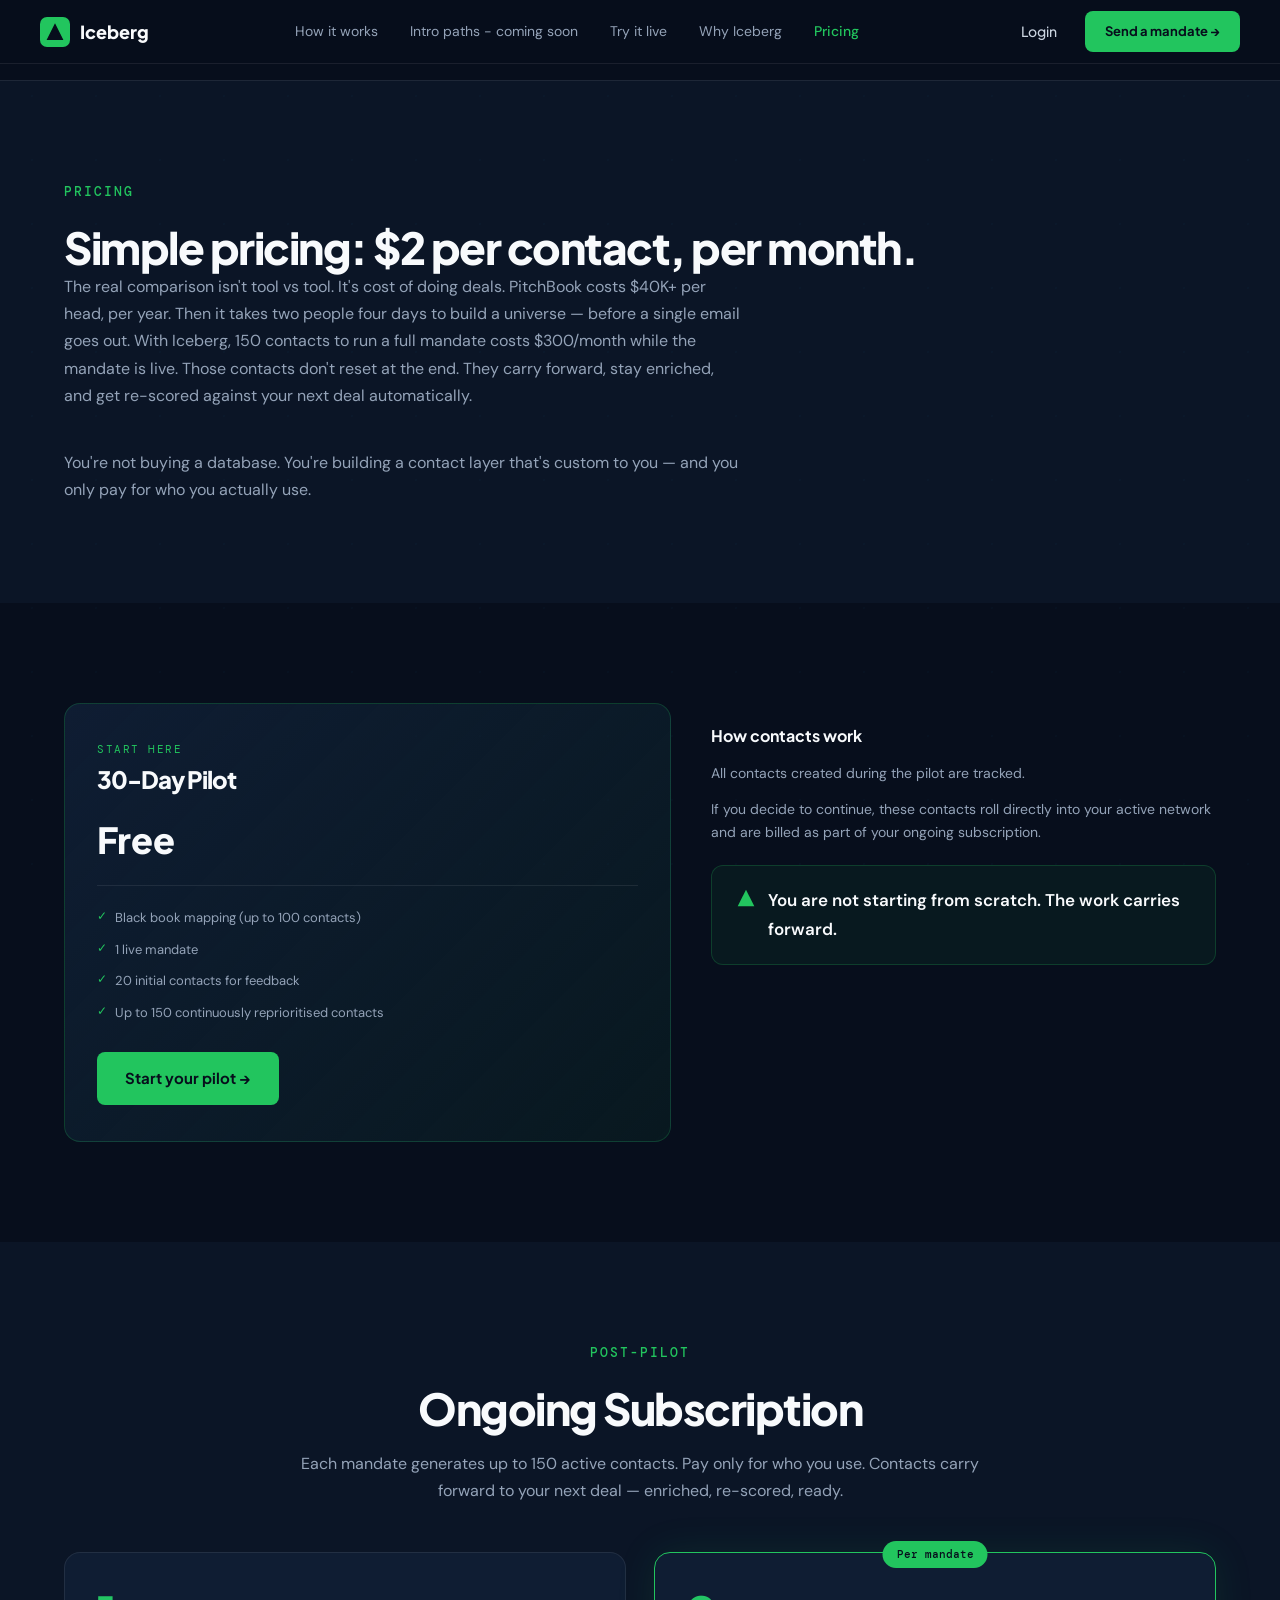
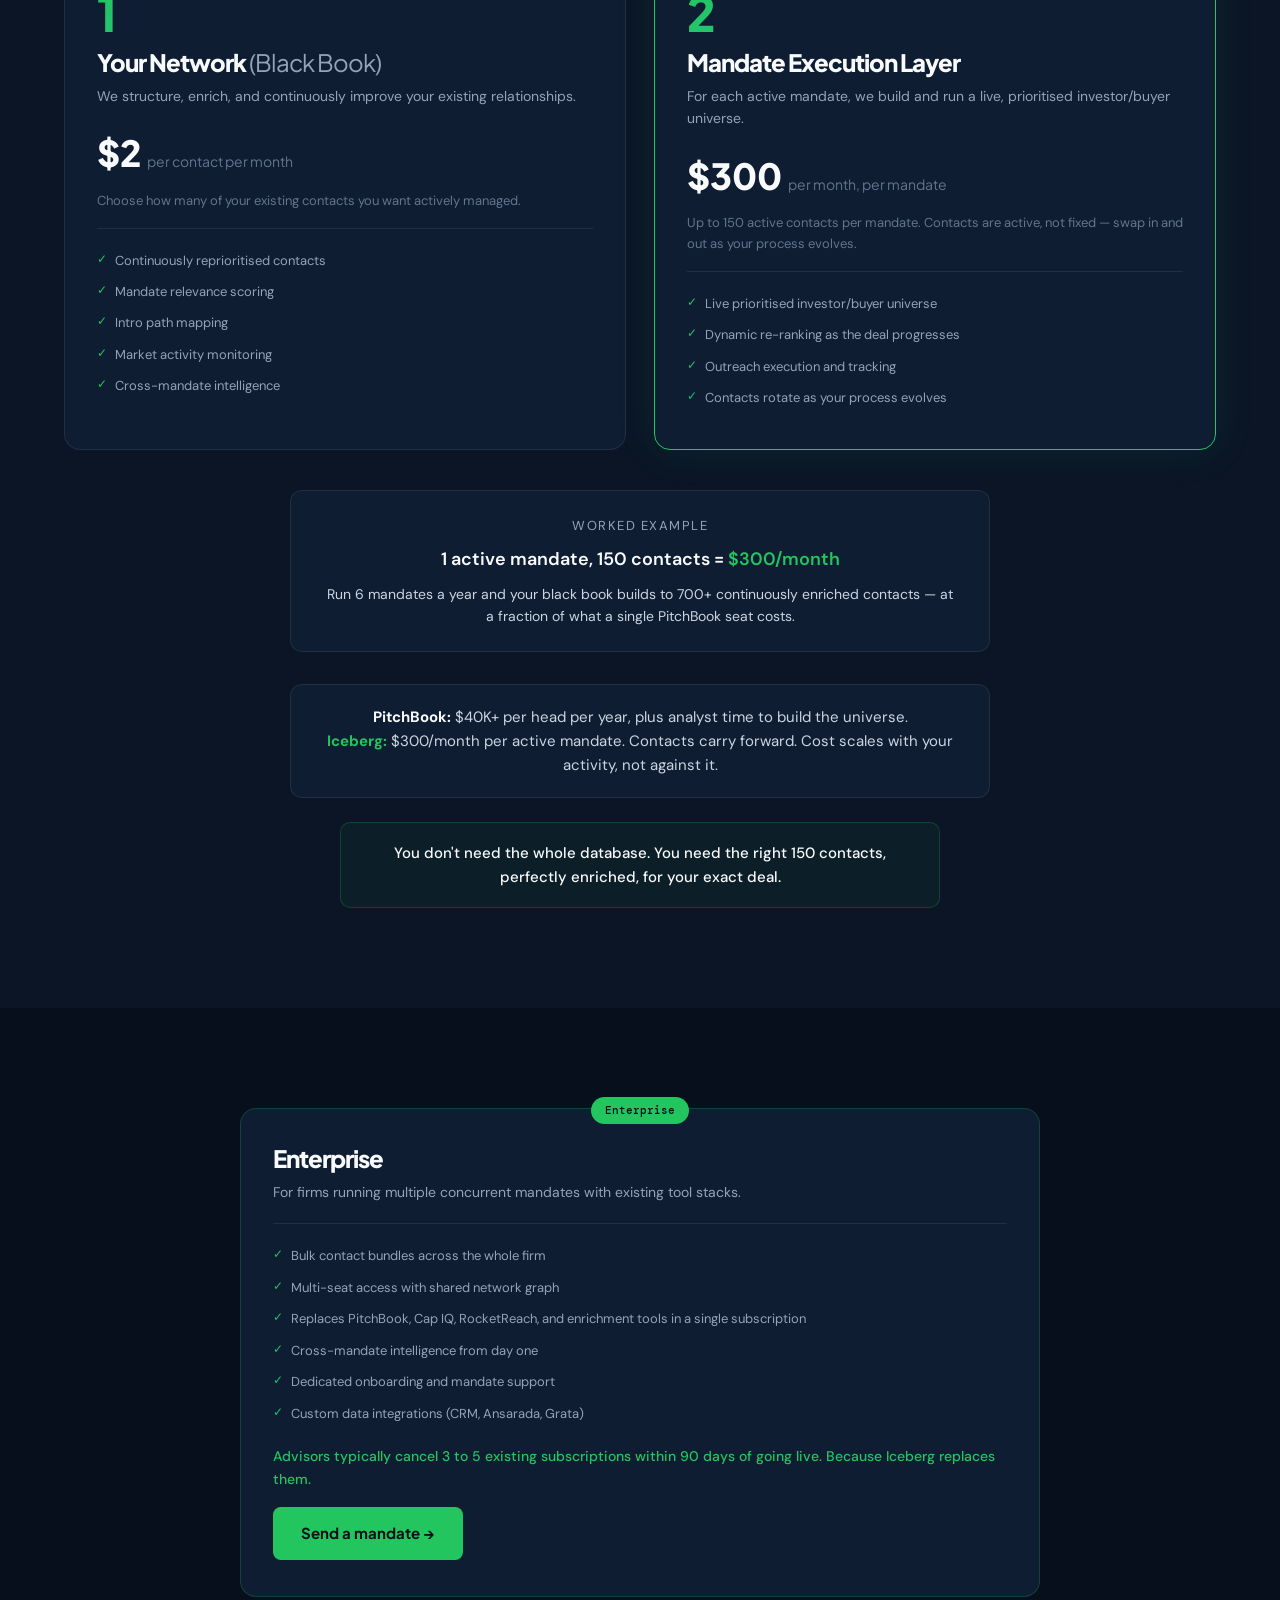
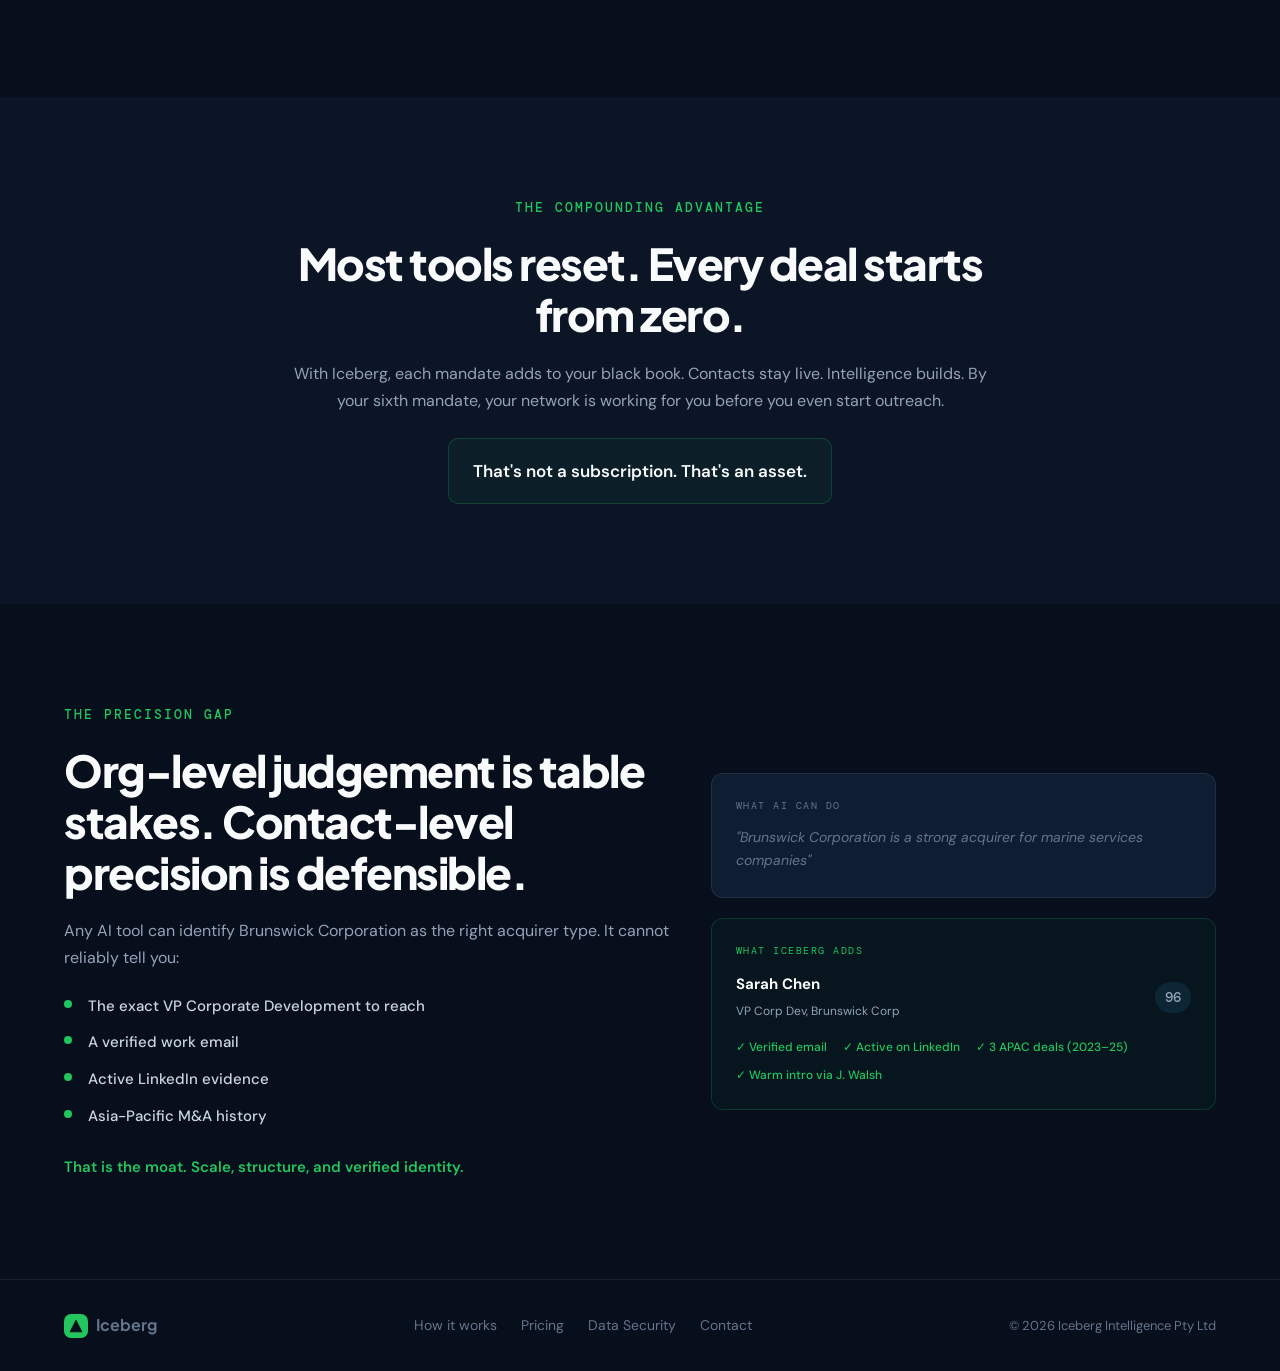
==== pricing.html @ 7cc14ba3 "Add files via upload" ====
<!DOCTYPE html>
<html lang="en">
<head>
<meta charset="UTF-8">
<meta name="viewport" content="width=device-width, initial-scale=1.0">
<title>Pricing — Iceberg</title>
<link rel="preconnect" href="https://fonts.googleapis.com">
<link rel="preconnect" href="https://fonts.gstatic.com" crossorigin>
<link href="https://fonts.googleapis.com/css2?family=Plus+Jakarta+Sans:ital,wght@0,300;0,400;0,500;0,600;0,700;0,800;1,700&family=DM+Sans:wght@300;400;500&family=DM+Mono:wght@400;500&display=swap" rel="stylesheet">
<link rel="stylesheet" href="styles.css">
</head>
<body>

<nav class="nav" id="nav">
  <div class="nav-inner">
    <a href="index.html" class="nav-logo">
      <div class="nav-logo-icon">
        <svg viewBox="0 0 24 24" fill="none" xmlns="http://www.w3.org/2000/svg">
          <path d="M12 2L2 22h20L12 2z" fill="#070E1C" stroke="#070E1C" stroke-width="1.5"/>
          <path d="M12 8L6 20h12L12 8z" fill="#070E1C"/>
        </svg>
      </div>
      Iceberg
    </a>
    <div class="nav-links">
      <a href="how-it-works.html">How it works</a>
      <a href="intro-paths.html">Intro paths - coming soon</a>
      <a href="try-it-live.html">Try it live</a>
      <a href="why-iceberg.html">Why Iceberg</a>
      <a href="pricing.html" class="active">Pricing</a>
    </div>
    <div class="nav-ctas">
      <a href="#" class="btn-ghost">Login</a>
      <a href="try-it-live.html" class="btn-primary">Send a mandate &rarr;</a>
    </div>
    <button class="nav-mobile-toggle" onclick="document.getElementById('nav').classList.toggle('mobile-open')">&#9776;</button>
  </div>
</nav>

<div style="padding-top:80px"></div>

<!-- ========== PRICING HERO ========== -->
<section class="pricing">
  <div class="container">
    <div class="section-label fade-up">PRICING</div>
    <h2 class="fade-up">Simple pricing: $2 per contact, per month.</h2>
    <p class="pricing-sub fade-up">The real comparison isn't tool vs tool. It's cost of doing deals. PitchBook costs $40K+ per head, per year. Then it takes two people four days to build a universe &mdash; before a single email goes out. With Iceberg, 150 contacts to run a full mandate costs $300/month while the mandate is live. Those contacts don't reset at the end. They carry forward, stay enriched, and get re-scored against your next deal automatically.</p>
    <p class="pricing-sub fade-up" style="margin-top:16px;">You're not buying a database. You're building a contact layer that's custom to you &mdash; and you only pay for who you actually use.</p>
  </div>
</section>

<!-- ========== PILOT ========== -->
<section class="aida-section" style="background:var(--bg-base);">
  <div class="container">
    <div class="pricing-two-col fade-up">
      <div class="pricing-card-large pilot-card">
        <div class="pricing-card-eyebrow">START HERE</div>
        <h3>30-Day Pilot</h3>
        <div class="pricing-card-price">Free</div>
        <ul class="pricing-features">
          <li>Black book mapping (up to 100 contacts)</li>
          <li>1 live mandate</li>
          <li>20 initial contacts for feedback</li>
          <li>Up to 150 continuously reprioritised contacts</li>
        </ul>
        <a href="try-it-live.html" class="btn-primary" style="margin-top:24px;display:inline-block;">Start your pilot &rarr;</a>
      </div>
      <div class="pricing-card-detail">
        <h4>How contacts work</h4>
        <p>All contacts created during the pilot are tracked.</p>
        <p>If you decide to continue, these contacts roll directly into your active network and are billed as part of your ongoing subscription.</p>
        <div class="pricing-callout-block">
          <svg width="20" height="20" viewBox="0 0 24 24" fill="var(--green)" stroke="none" style="flex-shrink:0;margin-top:2px;"><polygon points="12,2 2,22 22,22"/></svg>
          <p style="margin:0;font-size:17px;font-weight:600;color:var(--text-white);">You are not starting from scratch. The work carries forward.</p>
        </div>
      </div>
    </div>
  </div>
</section>

<!-- ========== ONGOING SUBSCRIPTION ========== -->
<section class="aida-section" style="background:var(--bg-800);">
  <div class="container">
    <div class="aida-centered fade-up">
      <div class="section-label">POST-PILOT</div>
      <h2>Ongoing Subscription</h2>
      <p class="pricing-sub" style="text-align:center;margin:16px auto 40px;">Each mandate generates up to 150 active contacts. Pay only for who you use. Contacts carry forward to your next deal &mdash; enriched, re-scored, ready.</p>
    </div>
    <div class="pricing-layers fade-up">
      <!-- Layer 1: Black Book -->
      <div class="pricing-card-large layer-card">
        <div class="pricing-layer-num">1</div>
        <h3>Your Network <span style="color:var(--text-300);font-weight:400;">(Black Book)</span></h3>
        <p class="pricing-layer-desc">We structure, enrich, and continuously improve your existing relationships.</p>
        <div class="pricing-card-price">$2 <span>per contact per month</span></div>
        <div class="pricing-card-note">Choose how many of your existing contacts you want actively managed.</div>
        <ul class="pricing-features">
          <li>Continuously reprioritised contacts</li>
          <li>Mandate relevance scoring</li>
          <li>Intro path mapping</li>
          <li>Market activity monitoring</li>
          <li>Cross-mandate intelligence</li>
        </ul>
      </div>
      <!-- Layer 2: Mandate Execution -->
      <div class="pricing-card-large layer-card featured">
        <div class="pricing-badge">Per mandate</div>
        <div class="pricing-layer-num">2</div>
        <h3>Mandate Execution Layer</h3>
        <p class="pricing-layer-desc">For each active mandate, we build and run a live, prioritised investor/buyer universe.</p>
        <div class="pricing-card-price">$300 <span>per month, per mandate</span></div>
        <div class="pricing-card-note">Up to 150 active contacts per mandate. Contacts are active, not fixed &mdash; swap in and out as your process evolves.</div>
        <ul class="pricing-features">
          <li>Live prioritised investor/buyer universe</li>
          <li>Dynamic re-ranking as the deal progresses</li>
          <li>Outreach execution and tracking</li>
          <li>Contacts rotate as your process evolves</li>
        </ul>
      </div>
    </div>
    <!-- Worked Example -->
    <div class="pricing-example fade-up" style="margin-top:40px;text-align:center;">
      <div style="display:inline-block;background:var(--bg-700);border:1px solid var(--border);border-radius:12px;padding:24px 36px;max-width:700px;">
        <p style="color:var(--text-300);font-size:13px;text-transform:uppercase;letter-spacing:1.5px;margin-bottom:8px;">Worked example</p>
        <p style="color:var(--text-white);font-size:18px;font-weight:600;">1 active mandate, 150 contacts = <span style="color:var(--green);">$300/month</span></p>
        <p style="color:var(--text-200);font-size:14px;margin-top:8px;line-height:1.6;">Run 6 mandates a year and your black book builds to 700+ continuously enriched contacts &mdash; at a fraction of what a single PitchBook seat costs.</p>
      </div>
    </div>
    <!-- Comparison anchor -->
    <div class="fade-up" style="margin-top:32px;text-align:center;max-width:700px;margin-left:auto;margin-right:auto;">
      <div style="padding:20px 28px;background:var(--bg-700);border:1px solid var(--border);border-radius:12px;">
        <p style="color:var(--text-200);font-size:15px;margin:0;line-height:1.6;"><strong style="color:var(--text-white);">PitchBook:</strong> $40K+ per head per year, plus analyst time to build the universe.<br><strong style="color:var(--green);">Iceberg:</strong> $300/month per active mandate. Contacts carry forward. Cost scales with your activity, not against it.</p>
      </div>
    </div>
    <!-- "You don't need the whole database" callout -->
    <div class="fade-up" style="margin-top:24px;text-align:center;max-width:600px;margin-left:auto;margin-right:auto;">
      <div style="padding:18px 24px;background:rgba(34,197,94,0.06);border:1px solid var(--border-green);border-radius:10px;">
        <p style="color:var(--text-white);font-size:15px;font-weight:500;margin:0;line-height:1.6;">You don't need the whole database. You need the right 150 contacts, perfectly enriched, for your exact deal.</p>
      </div>
    </div>
  </div>
</section>

<!-- ========== ENTERPRISE TIER ========== -->
<section class="aida-section" style="background:var(--bg-base);">
  <div class="container">
    <div class="pricing-card-large layer-card fade-up" style="max-width:800px;margin:0 auto;border:1px solid var(--border-green);">
      <div class="pricing-badge" style="background:var(--green);color:var(--bg-base);">Enterprise</div>
      <h3>Enterprise</h3>
      <p class="pricing-layer-desc">For firms running multiple concurrent mandates with existing tool stacks.</p>
      <ul class="pricing-features" style="margin-top:20px;">
        <li>Bulk contact bundles across the whole firm</li>
        <li>Multi-seat access with shared network graph</li>
        <li>Replaces PitchBook, Cap IQ, RocketReach, and enrichment tools in a single subscription</li>
        <li>Cross-mandate intelligence from day one</li>
        <li>Dedicated onboarding and mandate support</li>
        <li>Custom data integrations (CRM, Ansarada, Grata)</li>
      </ul>
      <p style="color:var(--green);font-size:14px;font-weight:500;margin-top:16px;">Advisors typically cancel 3 to 5 existing subscriptions within 90 days of going live. Because Iceberg replaces them.</p>
      <a href="try-it-live.html" class="btn-primary" style="margin-top:16px;display:inline-block;">Send a mandate &rarr;</a>
    </div>
  </div>
</section>

<!-- ========== COMPOUNDING ANGLE ========== -->
<section class="aida-section" style="background:var(--bg-800);">
  <div class="container">
    <div class="aida-centered fade-up" style="max-width:700px;margin:0 auto;text-align:center;">
      <div class="section-label">THE COMPOUNDING ADVANTAGE</div>
      <h2>Most tools reset. Every deal starts from zero.</h2>
      <p class="aida-body" style="margin-top:20px;">With Iceberg, each mandate adds to your black book. Contacts stay live. Intelligence builds. By your sixth mandate, your network is working for you before you even start outreach.</p>
      <div style="margin-top:24px;padding:18px 24px;background:rgba(34,197,94,0.06);border:1px solid var(--border-green);border-radius:10px;display:inline-block;">
        <p style="color:var(--text-white);font-size:17px;font-weight:600;margin:0;">That's not a subscription. That's an asset.</p>
      </div>
    </div>
  </div>
</section>

<!-- ========== THE PRECISION GAP ========== -->
<section class="aida-section" style="background:var(--bg-base);">
  <div class="container">
    <div class="pricing-two-col fade-up" style="align-items:center;">
      <div>
        <div class="section-label">THE PRECISION GAP</div>
        <h2>Org-level judgement is table stakes. Contact-level precision is defensible.</h2>
        <p class="aida-body" style="margin-top:20px;">Any AI tool can identify Brunswick Corporation as the right acquirer type. It cannot reliably tell you:</p>
        <ul class="moat-list">
          <li>The exact VP Corporate Development to reach</li>
          <li>A verified work email</li>
          <li>Active LinkedIn evidence</li>
          <li>Asia-Pacific M&amp;A history</li>
        </ul>
        <p class="pricing-highlight" style="margin-top:20px;">That is the moat. Scale, structure, and verified identity.</p>
      </div>
      <div class="moat-visual">
        <div class="moat-card moat-card-org fade-up">
          <div class="moat-card-label">What AI can do</div>
          <p>"Brunswick Corporation is a strong acquirer for marine services companies"</p>
        </div>
        <div class="moat-card moat-card-contact fade-up">
          <div class="moat-card-label">What Iceberg adds</div>
          <div class="moat-contact-row">
            <div><strong>Sarah Chen</strong><br><span>VP Corp Dev, Brunswick Corp</span></div>
            <span class="pathway-card-score" style="font-size:14px;">96</span>
          </div>
          <div class="moat-contact-details">
            <span>&#10003; Verified email</span>
            <span>&#10003; Active on LinkedIn</span>
            <span>&#10003; 3 APAC deals (2023&ndash;25)</span>
            <span>&#10003; Warm intro via J. Walsh</span>
          </div>
        </div>
      </div>
    </div>
  </div>
</section>

<footer class="footer">
  <div class="container">
    <div class="footer-inner">
      <div class="footer-logo">
        <div class="nav-logo-icon">
          <svg viewBox="0 0 24 24" fill="none" xmlns="http://www.w3.org/2000/svg">
            <path d="M12 2L2 22h20L12 2z" fill="#070E1C" stroke="#070E1C" stroke-width="1.5"/>
            <path d="M12 8L6 20h12L12 8z" fill="#070E1C"/>
          </svg>
        </div>
        Iceberg
      </div>
      <div class="footer-links">
        <a href="how-it-works.html">How it works</a>
        <a href="pricing.html">Pricing</a>
        <a href="#">Data Security</a>
        <a href="#">Contact</a>
      </div>
      <div class="footer-copy">&copy; 2026 Iceberg Intelligence Pty Ltd</div>
    </div>
  </div>
</footer>

<script src="main.js"></script>
</body>
</html>
---- styles.css ----
/* ========== RESET & BASE ========== */
*, *::before, *::after { box-sizing: border-box; margin: 0; padding: 0; }
html { scroll-behavior: smooth; }
body {
  font-family: 'DM Sans', sans-serif;
  background: #070E1C;
  color: #E2E8F0;
  font-weight: 400;
  line-height: 1.65;
  overflow-x: hidden;
  -webkit-font-smoothing: antialiased;
}

/* ========== DOT GRID OVERLAY ========== */
body::before {
  content: '';
  position: fixed;
  inset: 0;
  background-image: radial-gradient(rgba(56,189,248,0.025) 1px, transparent 1px);
  background-size: 64px 64px;
  pointer-events: none;
  z-index: 0;
}

/* ========== VARIABLES ========== */
:root {
  --bg-base: #070E1C;
  --bg-800: #0B1526;
  --bg-700: #0F1D33;
  --bg-600: #162640;
  --bg-500: #1E334F;
  --green: #22C55E;
  --green-light: #4ADE80;
  --blue: #38BDF8;
  --text-white: #F8FAFC;
  --text-100: #E2E8F0;
  --text-200: #CBD5E1;
  --text-300: #94A3B8;
  --text-400: #64748B;
  --border: rgba(255,255,255,0.08);
  --border-green: rgba(34,197,94,0.22);
  --max-w: 1200px;
  --section-py: 100px;
}

/* ========== TYPOGRAPHY ========== */
h1, h2, h3, h4, h5 {
  font-family: 'Plus Jakarta Sans', sans-serif;
  color: var(--text-white);
  line-height: 1.15;
}
h1 { font-size: clamp(36px, 5vw, 56px); font-weight: 800; letter-spacing: -2px; }
h2 { font-size: clamp(28px, 3.5vw, 44px); font-weight: 800; letter-spacing: -1.5px; }
h3 { font-size: clamp(20px, 2.5vw, 28px); font-weight: 700; letter-spacing: -1px; }
h4 { font-size: 20px; font-weight: 700; }

.section-label {
  font-family: 'DM Mono', monospace;
  font-size: 13px;
  font-weight: 500;
  letter-spacing: 2px;
  color: var(--green);
  text-transform: uppercase;
  margin-bottom: 20px;
}

.container {
  max-width: var(--max-w);
  margin: 0 auto;
  padding: 0 24px;
  position: relative;
  z-index: 1;
}

a { color: inherit; text-decoration: none; }

/* ========== BUTTONS ========== */
.btn-primary {
  display: inline-flex;
  align-items: center;
  gap: 8px;
  background: var(--green);
  color: var(--bg-base);
  font-family: 'Plus Jakarta Sans', sans-serif;
  font-weight: 700;
  font-size: 15px;
  padding: 14px 28px;
  border-radius: 8px;
  border: none;
  cursor: pointer;
  transition: background 0.2s, transform 0.15s;
}
.btn-primary:hover { background: var(--green-light); transform: translateY(-1px); }

.btn-secondary {
  display: inline-flex;
  align-items: center;
  gap: 8px;
  background: transparent;
  color: var(--text-white);
  font-family: 'Plus Jakarta Sans', sans-serif;
  font-weight: 600;
  font-size: 15px;
  padding: 14px 28px;
  border-radius: 8px;
  border: 1px solid rgba(255,255,255,0.1);
  cursor: pointer;
  transition: border-color 0.2s, background 0.2s;
}
.btn-secondary:hover { border-color: rgba(255,255,255,0.25); background: rgba(255,255,255,0.04); }
.btn-ghost {
  display: inline-flex;
  align-items: center;
  background: transparent;
  color: var(--text-200);
  font-family: 'Plus Jakarta Sans', sans-serif;
  font-weight: 500;
  font-size: 14px;
  padding: 10px 16px;
  border-radius: 8px;
  border: none;
  cursor: pointer;
  transition: color 0.2s;
  text-decoration: none;
}
.btn-ghost:hover { color: var(--text-white); }

/* ========== ANIMATIONS ========== */
.fade-up {
  opacity: 0;
  transform: translateY(30px);
  transition: opacity 0.7s ease, transform 0.7s ease;
}
.fade-up.visible {
  opacity: 1;
  transform: translateY(0);
}

@keyframes bob {
  0%, 100% { transform: translateY(0); }
  50% { transform: translateY(-6px); }
}
.bob { animation: bob 3s ease-in-out infinite; }

@keyframes scroll-left {
  0% { transform: translateX(0); }
  100% { transform: translateX(-50%); }
}

@keyframes pulse-dots {
  0%, 100% { opacity: 0.3; }
  50% { opacity: 1; }
}

@keyframes build-bar {
  0% { width: 0; }
  100% { width: 85%; }
}

/* ========== 01 — NAV ========== */
.nav {
  position: fixed;
  top: 0;
  left: 0;
  right: 0;
  z-index: 100;
  padding: 0 24px;
  height: 64px;
  display: flex;
  align-items: center;
  background: rgba(7,14,28,0.92);
  backdrop-filter: blur(16px);
  -webkit-backdrop-filter: blur(16px);
  border-bottom: 1px solid var(--border);
  transition: background 0.3s;
}
.nav-inner {
  max-width: var(--max-w);
  margin: 0 auto;
  width: 100%;
  display: flex;
  align-items: center;
  justify-content: space-between;
}
.nav-logo {
  display: flex;
  align-items: center;
  gap: 10px;
  font-family: 'Plus Jakarta Sans', sans-serif;
  font-weight: 800;
  font-size: 18px;
  color: var(--text-white);
}
.nav-logo-icon {
  width: 30px;
  height: 30px;
  background: var(--green);
  border-radius: 7px;
  display: flex;
  align-items: center;
  justify-content: center;
}
.nav-logo-icon svg { width: 18px; height: 18px; }
.nav-links {
  display: flex;
  gap: 32px;
  align-items: center;
}
.nav-links a {
  font-size: 14px;
  font-weight: 400;
  color: var(--text-300);
  transition: color 0.2s;
}
.nav-links a:hover { color: var(--text-white); }
.nav-ctas {
  display: flex;
  gap: 12px;
  align-items: center;
}
.nav-ctas .btn-primary { padding: 10px 20px; font-size: 13px; }
.nav-ctas .btn-secondary { padding: 10px 20px; font-size: 13px; }

.nav-mobile-toggle {
  display: none;
  background: none;
  border: none;
  color: var(--text-white);
  font-size: 24px;
  cursor: pointer;
}

@media (max-width: 900px) {
  .nav-links, .nav-ctas { display: none; }
  .nav-mobile-toggle { display: block; }
  .nav.mobile-open .nav-links,
  .nav.mobile-open .nav-ctas {
    display: flex;
    flex-direction: column;
    position: absolute;
    top: 64px;
    left: 0;
    right: 0;
    background: rgba(7,14,28,0.98);
    padding: 24px;
    border-bottom: 1px solid var(--border);
  }
  .nav.mobile-open .nav-ctas { padding-top: 0; }
}

/* ========== 02 — HERO ========== */
.hero {
  padding: 140px 0 80px;
  position: relative;
  overflow: hidden;
  min-height: 100vh;
  display: flex;
  align-items: center;
}
.hero::before {
  content: '';
  position: absolute;
  top: -200px;
  right: -200px;
  width: 600px;
  height: 600px;
  background: radial-gradient(circle, rgba(56,189,248,0.08) 0%, transparent 70%);
  pointer-events: none;
}
.hero::after {
  content: '';
  position: absolute;
  bottom: -200px;
  left: -200px;
  width: 600px;
  height: 600px;
  background: radial-gradient(circle, rgba(34,197,94,0.06) 0%, transparent 70%);
  pointer-events: none;
}
.hero-grid {
  display: grid;
  grid-template-columns: 1fr 1fr;
  gap: 60px;
  align-items: start;
}
.hero-eyebrow {
  display: inline-flex;
  align-items: center;
  gap: 8px;
  font-family: 'DM Mono', monospace;
  font-size: 13px;
  font-weight: 500;
  color: var(--green);
  border: 1px solid var(--border-green);
  border-radius: 100px;
  padding: 8px 18px;
  margin-bottom: 28px;
}
.hero h1 .green { color: var(--green); }
.hero-brutal {
  border-left: 3px solid var(--green);
  padding-left: 20px;
  margin: 28px 0;
  font-size: 17px;
  font-weight: 500;
  color: var(--text-100);
  line-height: 1.6;
}
.hero-sub {
  color: var(--text-300);
  font-size: 16px;
  margin-bottom: 32px;
  max-width: 520px;
}
.hero-ctas {
  display: flex;
  gap: 16px;
  flex-wrap: wrap;
  margin-bottom: 36px;
}
.hero-stats {
  display: flex;
  gap: 40px;
  border-top: 1px solid var(--border);
  padding-top: 28px;
}
.hero-stat-value {
  font-family: 'Plus Jakarta Sans', sans-serif;
  font-weight: 700;
  font-size: 18px;
  color: var(--green);
}
.hero-stat-label {
  font-size: 12px;
  color: var(--text-400);
  margin-top: 3px;
}

/* Hero video */
.hero-video-wrap {
  background: var(--bg-700);
  border: 1px solid var(--border);
  border-radius: 12px;
  overflow: hidden;
}
.hero-video-chrome {
  display: flex;
  align-items: center;
  gap: 8px;
  padding: 12px 16px;
  background: var(--bg-800);
  border-bottom: 1px solid var(--border);
}
.hero-video-dots {
  display: flex;
  gap: 6px;
}
.hero-video-dots span {
  width: 10px;
  height: 10px;
  border-radius: 50%;
}
.hero-video-dots span:nth-child(1) { background: #EF4444; }
.hero-video-dots span:nth-child(2) { background: #F59E0B; }
.hero-video-dots span:nth-child(3) { background: #22C55E; }
.hero-video-chrome-label {
  font-family: 'DM Mono', monospace;
  font-size: 12px;
  color: var(--text-400);
  margin-left: 8px;
}
.hero-video-embed {
  position: relative;
  padding-bottom: 56.25%;
  height: 0;
}
.hero-video-embed iframe,
.hero-video-embed video {
  position: absolute;
  top: 0;
  left: 0;
  width: 100%;
  height: 100%;
  border: none;
  object-fit: cover;
}
.hero-video-caption {
  padding: 12px 16px;
  font-size: 13px;
  color: var(--text-400);
  background: var(--bg-800);
  border-top: 1px solid var(--border);
}

@media (max-width: 900px) {
  .hero-grid { grid-template-columns: 1fr; }
  .hero-stats { flex-direction: column; gap: 20px; }
  .hero { min-height: auto; padding: 120px 0 60px; }
}

/* ========== 03 — SOCIAL PROOF ========== */
.social-proof {
  background: var(--bg-800);
  padding: 40px 0;
  border-top: 1px solid var(--border);
  border-bottom: 1px solid var(--border);
}
.social-proof-grid {
  display: grid;
  grid-template-columns: repeat(4, 1fr);
  gap: 0;
  text-align: center;
}
.social-proof-item {
  padding: 16px 20px;
  border-right: 1px solid var(--border);
}
.social-proof-item:last-child { border-right: none; }
.social-proof-value {
  font-family: 'Plus Jakarta Sans', sans-serif;
  font-weight: 800;
  font-size: clamp(22px, 3vw, 32px);
  color: var(--green);
  letter-spacing: -1px;
}
.social-proof-label {
  font-size: 14px;
  color: var(--text-300);
  margin-top: 4px;
}

@media (max-width: 768px) {
  .social-proof-grid { grid-template-columns: repeat(2, 1fr); }
  .social-proof-item:nth-child(2) { border-right: none; }
  .social-proof-item:nth-child(1),
  .social-proof-item:nth-child(2) { border-bottom: 1px solid var(--border); }
}

/* ========== 04 — TRUST STRIP ========== */
.trust-strip {
  background: var(--bg-800);
  padding: 32px 0 40px;
  overflow: hidden;
}
.trust-strip-label {
  text-align: center;
  font-size: 20px;
  font-weight: 600;
  color: #ffffff;
  margin-bottom: 24px;
}
.trust-strip-track {
  display: flex;
  gap: 60px;
  animation: scroll-left 25s linear infinite;
  width: max-content;
}
.trust-strip-track span {
  font-family: 'Plus Jakarta Sans', sans-serif;
  font-weight: 600;
  font-size: 18px;
  color: var(--text-400);
  white-space: nowrap;
  opacity: 0.6;
}
.trust-logo-placeholder {
  background: var(--bg-700);
  border: 1px solid var(--border);
  border-radius: 8px;
  padding: 8px 20px !important;
  font-size: 14px !important;
  letter-spacing: 0.5px;
}

/* ========== 05 — DEAL ASSISTANT ========== */
.deal-assistant {
  background: var(--bg-800);
  padding: var(--section-py) 0;
}
.deal-assistant-inner {
  max-width: 780px;
  margin: 0 auto;
  text-align: center;
}
.deal-assistant-inner h2 {
  margin-bottom: 16px;
}
.deal-assistant-sub {
  color: var(--text-200);
  font-size: 17px;
  margin-bottom: 8px;
}
.deal-assistant-note {
  font-size: 14px;
  color: var(--text-400);
  margin-bottom: 32px;
}
.deal-assistant-window {
  background: var(--bg-700);
  border: 1px solid var(--border);
  border-radius: 12px;
  overflow: hidden;
  text-align: left;
}
.deal-assistant-chrome {
  display: flex;
  align-items: center;
  gap: 8px;
  padding: 12px 16px;
  background: var(--bg-base);
  border-bottom: 1px solid var(--border);
}
.deal-assistant-chrome .dots { display: flex; gap: 6px; }
.deal-assistant-chrome .dots span {
  width: 10px; height: 10px; border-radius: 50%;
}
.deal-assistant-chrome .dots span:nth-child(1) { background: #EF4444; }
.deal-assistant-chrome .dots span:nth-child(2) { background: #F59E0B; }
.deal-assistant-chrome .dots span:nth-child(3) { background: #22C55E; }
.deal-assistant-chrome-label {
  font-family: 'DM Mono', monospace;
  font-size: 12px;
  color: var(--text-400);
  margin-left: 8px;
}
.deal-assistant-body {
  padding: 28px 24px;
}
.deal-assistant-body .prompt-label {
  font-family: 'Plus Jakarta Sans', sans-serif;
  font-weight: 700;
  font-size: 16px;
  color: var(--text-white);
  margin-bottom: 4px;
}
.deal-assistant-body .prompt-sub {
  font-size: 14px;
  color: var(--text-300);
  margin-bottom: 16px;
}
.deal-assistant-body textarea {
  width: 100%;
  min-height: 100px;
  background: var(--bg-base);
  border: 1px solid var(--border);
  border-radius: 8px;
  padding: 16px;
  color: var(--text-100);
  font-family: 'DM Sans', sans-serif;
  font-size: 15px;
  resize: vertical;
  outline: none;
  transition: border-color 0.2s;
}
.deal-assistant-body textarea:focus { border-color: var(--border-green); }
.deal-assistant-body textarea::placeholder { color: var(--text-400); }
.deal-chips {
  display: flex;
  gap: 8px;
  flex-wrap: wrap;
  margin: 16px 0 20px;
}
.deal-chip {
  font-family: 'DM Mono', monospace;
  font-size: 12px;
  font-weight: 500;
  padding: 6px 14px;
  border: 1px solid var(--border);
  border-radius: 100px;
  color: var(--text-200);
  cursor: pointer;
  transition: border-color 0.2s, background 0.2s;
  background: transparent;
}
.deal-chip:hover {
  border-color: var(--border-green);
  background: rgba(34,197,94,0.06);
}

/* Deal result */
.deal-result {
  display: none;
  margin-top: 24px;
  padding-top: 24px;
  border-top: 1px solid var(--border);
}
.deal-result.show { display: block; }
.deal-result-header {
  display: flex;
  align-items: center;
  gap: 12px;
  margin-bottom: 16px;
  flex-wrap: wrap;
}
.deal-result-title {
  font-family: 'Plus Jakarta Sans', sans-serif;
  font-weight: 700;
  font-size: 18px;
  color: var(--text-white);
}
.deal-result-meta {
  font-size: 13px;
  color: var(--text-300);
}
.deal-result-badge {
  font-family: 'DM Mono', monospace;
  font-size: 11px;
  padding: 3px 10px;
  border-radius: 100px;
  background: rgba(34,197,94,0.15);
  color: var(--green);
  font-weight: 500;
}
.deal-result-tags {
  display: flex;
  gap: 6px;
  flex-wrap: wrap;
  margin-bottom: 20px;
}
.deal-result-tag {
  font-family: 'DM Mono', monospace;
  font-size: 11px;
  padding: 4px 12px;
  border-radius: 100px;
  background: rgba(56,189,248,0.1);
  color: var(--blue);
}
.deal-result-table {
  width: 100%;
  margin-bottom: 20px;
}
.deal-result-table-row {
  display: flex;
  align-items: center;
  padding: 10px 0;
  border-bottom: 1px solid var(--border);
  gap: 12px;
}
.deal-result-table-type {
  width: 140px;
  font-size: 14px;
  color: var(--text-200);
  flex-shrink: 0;
}
.deal-result-table-bar {
  flex: 1;
  height: 6px;
  background: var(--bg-base);
  border-radius: 3px;
  overflow: hidden;
}
.deal-result-table-bar-fill {
  height: 100%;
  background: var(--green);
  border-radius: 3px;
  transition: width 1s ease;
}
.deal-result-table-count {
  width: 40px;
  text-align: right;
  font-family: 'DM Mono', monospace;
  font-size: 14px;
  color: var(--text-white);
  font-weight: 500;
}
.deal-result-totals {
  display: grid;
  grid-template-columns: repeat(4, 1fr);
  gap: 12px;
  margin-bottom: 20px;
}
.deal-result-total {
  background: var(--bg-base);
  border-radius: 8px;
  padding: 14px;
  text-align: center;
}
.deal-result-total-value {
  font-family: 'Plus Jakarta Sans', sans-serif;
  font-weight: 800;
  font-size: 22px;
  color: var(--text-white);
}
.deal-result-total-value.blue { color: var(--blue); }
.deal-result-total-value.green { color: var(--green); }
.deal-result-total-label {
  font-size: 11px;
  color: var(--text-400);
  margin-top: 4px;
  font-family: 'DM Mono', monospace;
}
.deal-result-note {
  background: rgba(34,197,94,0.06);
  border: 1px solid var(--border-green);
  border-radius: 8px;
  padding: 14px 18px;
  font-size: 14px;
  color: var(--text-200);
  margin-bottom: 20px;
  line-height: 1.6;
}
.deal-result-note strong { color: var(--green); font-weight: 600; }
.deal-result-ctas {
  display: flex;
  gap: 12px;
  flex-wrap: wrap;
}
.deal-result-next-step {
  margin-top: 24px;
  padding: 28px;
  background: linear-gradient(135deg, rgba(34,197,94,0.08), rgba(34,197,94,0.02));
  border: 1px solid var(--border-green);
  border-radius: 14px;
}
.deal-result-next-step-inner {
  display: flex;
  gap: 16px;
  align-items: flex-start;
  margin-bottom: 20px;
}
.deal-result-next-icon {
  flex-shrink: 0;
  width: 44px;
  height: 44px;
  display: flex;
  align-items: center;
  justify-content: center;
  background: rgba(34,197,94,0.1);
  border-radius: 10px;
}
.deal-loading {
  display: none;
  text-align: center;
  padding: 40px;
  color: var(--text-300);
}
.deal-loading.show { display: block; }
.deal-loading-dots span {
  display: inline-block;
  width: 8px;
  height: 8px;
  border-radius: 50%;
  background: var(--green);
  margin: 0 3px;
  animation: pulse-dots 1.2s ease-in-out infinite;
}
.deal-loading-dots span:nth-child(2) { animation-delay: 0.2s; }
.deal-loading-dots span:nth-child(3) { animation-delay: 0.4s; }

@media (max-width: 600px) {
  .deal-result-totals { grid-template-columns: repeat(2, 1fr); }
}

/* ========== 06 — EASY UPLOAD ========== */
.easy-upload {
  background: var(--bg-800);
  padding: var(--section-py) 0;
  border-top: 1px solid var(--border);
}
.easy-upload-grid {
  display: grid;
  grid-template-columns: 1fr 1fr;
  gap: 60px;
  align-items: center;
}
.upload-mock {
  background: var(--bg-700);
  border: 1px solid var(--border);
  border-radius: 12px;
  overflow: hidden;
  padding: 24px;
}
.upload-zone {
  border: 2px dashed var(--border-green);
  border-radius: 10px;
  padding: 32px;
  text-align: center;
  margin-bottom: 16px;
}
.upload-zone-text {
  color: var(--text-300);
  font-size: 14px;
}
.upload-zone-text strong { color: var(--green); }
.upload-zone-formats {
  font-family: 'DM Mono', monospace;
  font-size: 12px;
  color: var(--text-400);
  margin-top: 8px;
}
.upload-file-row {
  display: flex;
  align-items: center;
  gap: 12px;
  padding: 10px 14px;
  background: var(--bg-base);
  border-radius: 8px;
  margin-bottom: 8px;
  font-size: 13px;
}
.upload-file-icon { color: var(--text-400); }
.upload-file-name { color: var(--text-200); flex: 1; }
.upload-file-check { color: var(--green); font-weight: 700; }
.upload-building {
  display: flex;
  align-items: center;
  gap: 12px;
  padding: 14px;
  background: rgba(34,197,94,0.06);
  border: 1px solid var(--border-green);
  border-radius: 8px;
  margin-top: 12px;
}
.upload-building-bar {
  flex: 1;
  height: 4px;
  background: var(--bg-base);
  border-radius: 2px;
  overflow: hidden;
}
.upload-building-bar-fill {
  height: 100%;
  width: 85%;
  background: var(--green);
  border-radius: 2px;
  animation: build-bar 3s ease-out forwards;
}
.upload-building-text {
  font-family: 'DM Mono', monospace;
  font-size: 12px;
  color: var(--green);
  white-space: nowrap;
}
.upload-building-dots span {
  display: inline-block;
  width: 5px;
  height: 5px;
  border-radius: 50%;
  background: var(--green);
  margin: 0 2px;
  animation: pulse-dots 1.2s ease-in-out infinite;
}
.upload-building-dots span:nth-child(2) { animation-delay: 0.2s; }
.upload-building-dots span:nth-child(3) { animation-delay: 0.4s; }

.easy-upload-brutal {
  border-left: 3px solid var(--green);
  padding-left: 20px;
  margin: 20px 0;
  font-weight: 500;
  color: var(--text-100);
  font-size: 16px;
}
.easy-upload-body {
  color: var(--text-300);
  font-size: 15px;
  margin-bottom: 16px;
}
.easy-upload-steps {
  margin-top: 32px;
  position: relative;
  padding-left: 28px;
}
.easy-upload-steps::before {
  content: '';
  position: absolute;
  left: 10px;
  top: 20px;
  bottom: 20px;
  width: 2px;
  border-left: 2px dashed var(--border);
}
.easy-upload-step {
  margin-bottom: 24px;
  position: relative;
}
.easy-upload-step-icon {
  position: absolute;
  left: -28px;
  top: 0;
  font-size: 20px;
}
.easy-upload-step-title {
  font-family: 'Plus Jakarta Sans', sans-serif;
  font-weight: 700;
  font-size: 15px;
  color: var(--text-white);
  margin-bottom: 4px;
}
.easy-upload-step-desc {
  font-size: 14px;
  color: var(--text-300);
}

@media (max-width: 900px) {
  .easy-upload-grid { grid-template-columns: 1fr; }
}

/* ========== 07 — PROBLEM ========== */
.problem {
  background: var(--bg-base);
  padding: var(--section-py) 0;
}
.problem-grid {
  display: grid;
  grid-template-columns: 1fr 1fr;
  gap: 60px;
  align-items: start;
}
.problem h2 {
  margin-bottom: 24px;
}
.problem h2 .muted {
  font-style: italic;
  color: var(--text-300);
}
.accent-line {
  border-left: 3px solid var(--green);
  background: rgba(34,197,94,0.04);
  padding: 14px 20px;
  margin-bottom: 12px;
  border-radius: 0 8px 8px 0;
  font-weight: 500;
  font-size: 15px;
  color: var(--text-100);
}
.dimmer-context {
  background: var(--bg-700);
  border: 1px solid rgba(255,255,255,0.06);
  border-radius: 8px;
  padding: 18px 20px;
  font-size: 14px;
  color: var(--text-300);
  margin: 24px 0;
}
.problem-conclusion {
  color: var(--text-300);
  font-size: 15px;
  line-height: 1.7;
}

.stat-card {
  background: var(--bg-700);
  border: 1px solid var(--border);
  border-left: 3px solid var(--green);
  border-radius: 8px;
  padding: 24px;
  margin-bottom: 16px;
  transition: border-color 0.3s;
}
.stat-card:hover { border-color: var(--green); }
.stat-card-value {
  font-family: 'Plus Jakarta Sans', sans-serif;
  font-weight: 800;
  font-size: 36px;
  color: var(--green);
  letter-spacing: -1px;
  margin-bottom: 8px;
}
.stat-card-desc {
  font-size: 14px;
  color: var(--text-300);
  line-height: 1.6;
}

@media (max-width: 900px) {
  .problem-grid { grid-template-columns: 1fr; }
}

/* ========== 08 — USE CASES ========== */
.use-cases {
  background: var(--bg-800);
  padding: var(--section-py) 0;
}
.use-cases-grid {
  display: grid;
  grid-template-columns: repeat(3, 1fr);
  gap: 24px;
  margin-top: 40px;
}
.use-case-card {
  background: var(--bg-700);
  border: 1px solid var(--border);
  border-radius: 12px;
  padding: 32px 28px;
  transition: transform 0.3s, box-shadow 0.3s;
  position: relative;
  overflow: hidden;
}
.use-case-card::before {
  content: '';
  position: absolute;
  top: 0;
  left: 0;
  right: 0;
  height: 3px;
  background: transparent;
  transition: background 0.3s;
}
.use-case-card:hover {
  transform: translateY(-4px);
  box-shadow: 0 0 30px rgba(34,197,94,0.08);
}
.use-case-card:hover::before { background: var(--green); }
.use-case-icon { font-size: 28px; margin-bottom: 16px; }
.use-case-card h3 { margin-bottom: 12px; font-size: 20px; }
.use-case-card p {
  font-size: 14px;
  color: var(--text-300);
  line-height: 1.65;
  margin-bottom: 16px;
}
.use-case-tag {
  font-family: 'DM Mono', monospace;
  font-size: 11px;
  padding: 4px 12px;
  border-radius: 100px;
  border: 1px solid var(--border-green);
  color: var(--green);
  display: inline-block;
}

@media (max-width: 900px) {
  .use-cases-grid { grid-template-columns: 1fr; }
}

/* ========== 09 — THE STACK ========== */
.the-stack {
  background: var(--bg-base);
  padding: var(--section-py) 0;
}
.stack-table {
  background: var(--bg-700);
  border: 1px solid var(--border);
  border-radius: 12px;
  overflow: hidden;
  margin-top: 36px;
}
.stack-row {
  display: grid;
  grid-template-columns: 60px 120px 1fr 200px;
  gap: 20px;
  padding: 24px 28px;
  align-items: center;
  border-bottom: 1px solid var(--border);
}
.stack-row:last-child { border-bottom: none; }
.stack-row.highlighted {
  background: rgba(34,197,94,0.05);
  border-top: 1px solid var(--border-green);
  border-bottom: 1px solid var(--border-green);
}
.stack-num {
  font-family: 'DM Mono', monospace;
  font-size: 13px;
  color: var(--text-400);
}
.stack-stage {
  font-family: 'Plus Jakarta Sans', sans-serif;
  font-weight: 700;
  font-size: 15px;
  color: var(--text-white);
}
.stack-desc {
  font-size: 14px;
  color: var(--text-300);
}
.stack-platforms {
  font-family: 'DM Mono', monospace;
  font-size: 13px;
  color: var(--text-400);
  text-align: right;
}
.stack-platforms .iceberg-mark {
  color: var(--green);
  font-weight: 500;
}

@media (max-width: 768px) {
  .stack-row {
    grid-template-columns: 1fr;
    gap: 8px;
  }
  .stack-platforms { text-align: left; }
}

/* ========== 10 — HOW IT WORKS ========== */
.how-it-works {
  background: var(--bg-800);
  padding: var(--section-py) 0;
}
.how-sub {
  color: var(--text-300);
  font-size: 17px;
  margin-bottom: 28px;
  max-width: 640px;
}
.core-promise {
  background: rgba(34,197,94,0.06);
  border: 1px solid var(--border-green);
  border-radius: 10px;
  padding: 20px 24px;
  display: flex;
  align-items: flex-start;
  gap: 14px;
  margin-bottom: 48px;
  max-width: 700px;
}
.core-promise-icon {
  color: var(--green);
  font-size: 20px;
  flex-shrink: 0;
  margin-top: 2px;
}
.core-promise p {
  font-weight: 500;
  font-size: 16px;
  color: var(--text-100);
}

.steps-row {
  display: grid;
  grid-template-columns: repeat(4, 1fr);
  gap: 24px;
  position: relative;
  margin-bottom: 48px;
}
.steps-row::before {
  content: '';
  position: absolute;
  top: 20px;
  left: 40px;
  right: 40px;
  height: 2px;
  background: var(--border);
}
.step-card { position: relative; }
.step-num {
  width: 40px;
  height: 40px;
  border-radius: 50%;
  background: var(--green);
  color: var(--bg-base);
  font-family: 'Plus Jakarta Sans', sans-serif;
  font-weight: 800;
  font-size: 16px;
  display: flex;
  align-items: center;
  justify-content: center;
  margin-bottom: 16px;
  position: relative;
  z-index: 2;
}
.step-card h4 { margin-bottom: 10px; font-size: 17px; }
.step-card p {
  font-size: 14px;
  color: var(--text-300);
  line-height: 1.6;
  margin-bottom: 8px;
}
.step-list {
  list-style: none;
  margin-top: 10px;
}
.step-list li {
  font-size: 13px;
  color: var(--text-400);
  padding: 3px 0;
  padding-left: 16px;
  position: relative;
}
.step-list li::before {
  content: '';
  position: absolute;
  left: 0;
  top: 10px;
  width: 5px;
  height: 5px;
  border-radius: 50%;
  background: var(--green);
}

/* Universe map card */
/* Universe split layout */
.universe-split {
  display: grid;
  grid-template-columns: 1fr 1fr;
  gap: 48px;
  align-items: center;
  margin-top: 48px;
}
.universe-split-video {
  display: flex;
  align-items: center;
  border-radius: 12px;
  overflow: hidden;
}
.universe-split-video video {
  width: 100%;
  height: auto;
  border: none;
  border-radius: 12px;
}
@media (max-width: 900px) {
  .universe-split { grid-template-columns: 1fr; }
}
.universe-card {
  background: var(--bg-700);
  border: 1px solid var(--border);
  border-top: 3px solid var(--green);
  border-radius: 12px;
  padding: 28px;
}
.universe-card-header {
  display: flex;
  align-items: center;
  gap: 12px;
  margin-bottom: 20px;
  flex-wrap: wrap;
}
.universe-card-title {
  font-family: 'Plus Jakarta Sans', sans-serif;
  font-weight: 700;
  font-size: 18px;
  color: var(--text-white);
}
.universe-card-meta {
  font-size: 13px;
  color: var(--text-300);
}
.badge-live {
  font-family: 'DM Mono', monospace;
  font-size: 11px;
  padding: 3px 10px;
  border-radius: 100px;
  background: rgba(34,197,94,0.15);
  color: var(--green);
}
.universe-transform {
  display: flex;
  align-items: center;
  gap: 12px;
  margin-bottom: 20px;
  flex-wrap: wrap;
}
.universe-transform-num {
  font-family: 'Plus Jakarta Sans', sans-serif;
  font-weight: 800;
  font-size: 28px;
  color: var(--text-white);
}
.universe-transform-arrow { color: var(--green); font-size: 20px; }
.universe-transform-result {
  font-family: 'DM Mono', monospace;
  font-size: 13px;
  color: var(--text-200);
}
.universe-table { margin-bottom: 16px; }
.universe-table-row {
  display: flex;
  align-items: center;
  padding: 8px 0;
  gap: 12px;
}
.universe-table-type {
  width: 100px;
  font-size: 14px;
  color: var(--text-200);
}
.universe-table-bar {
  flex: 1;
  height: 6px;
  background: var(--bg-base);
  border-radius: 3px;
  overflow: hidden;
}
.universe-table-bar-fill {
  height: 100%;
  background: var(--green);
  border-radius: 3px;
}
.universe-table-count {
  width: 30px;
  font-family: 'DM Mono', monospace;
  font-size: 14px;
  color: var(--text-white);
  text-align: right;
}
.universe-intro-callout {
  background: rgba(56,189,248,0.06);
  border: 1px solid rgba(56,189,248,0.15);
  border-radius: 8px;
  padding: 12px 16px;
  font-size: 14px;
  color: var(--blue);
  margin-bottom: 14px;
}
.universe-chips {
  display: flex;
  gap: 8px;
  flex-wrap: wrap;
}
.universe-chip {
  font-family: 'DM Mono', monospace;
  font-size: 11px;
  padding: 6px 12px;
  border-radius: 100px;
  background: rgba(34,197,94,0.08);
  color: var(--green-light);
  animation: bob 4s ease-in-out infinite;
}
.universe-chip:nth-child(2) { animation-delay: 1s; }
.universe-card-caption {
  text-align: center;
  font-size: 13px;
  color: var(--text-400);
  margin-top: 20px;
}

@media (max-width: 768px) {
  .steps-row { grid-template-columns: 1fr; }
  .steps-row::before { display: none; }
}

/* ========== 11 — INTRO PATHS ========== */
.intro-paths {
  background: var(--bg-base);
  padding: var(--section-py) 0;
}
.intro-paths-grid {
  display: grid;
  grid-template-columns: 1fr 1fr;
  gap: 60px;
  align-items: start;
}
.intro-paths .brutal-sub {
  border-left: 3px solid var(--green);
  padding-left: 20px;
  font-weight: 600;
  font-size: 16px;
  color: var(--text-100);
  margin: 20px 0;
}
.intro-paths-body {
  font-size: 15px;
  color: var(--text-300);
  line-height: 1.7;
  margin-bottom: 20px;
}
.intro-callout {
  background: rgba(34,197,94,0.06);
  border: 1px solid var(--border-green);
  border-radius: 8px;
  padding: 16px 20px;
  font-size: 14px;
  color: var(--text-200);
  line-height: 1.6;
}

.pathway-card {
  background: var(--bg-700);
  border: 1px solid var(--border);
  border-radius: 10px;
  padding: 20px;
  margin-bottom: 14px;
  transition: border-color 0.3s;
}
.pathway-card.active {
  border-color: rgba(56,189,248,0.3);
  background: var(--bg-600);
}
.pathway-card-header {
  display: flex;
  align-items: center;
  justify-content: space-between;
  margin-bottom: 12px;
}
.pathway-card-name {
  font-family: 'Plus Jakarta Sans', sans-serif;
  font-weight: 700;
  font-size: 15px;
  color: var(--text-white);
}
.pathway-card-role {
  font-size: 13px;
  color: var(--text-300);
}
.pathway-card-score {
  font-family: 'DM Mono', monospace;
  font-size: 14px;
  font-weight: 500;
  color: var(--blue);
  background: rgba(56,189,248,0.1);
  padding: 4px 10px;
  border-radius: 100px;
}
.pathway-card-route {
  background: rgba(56,189,248,0.05);
  border: 1px solid rgba(56,189,248,0.12);
  border-radius: 8px;
  padding: 12px 14px;
  font-size: 13px;
  color: var(--text-200);
  line-height: 1.5;
}
.pathway-footer {
  text-align: center;
  font-family: 'DM Mono', monospace;
  font-size: 13px;
  color: var(--blue);
  margin-top: 16px;
}

@media (max-width: 900px) {
  .intro-paths-grid { grid-template-columns: 1fr; }
}

/* ========== 12 — INTELLIGENCE LAYER ========== */
.intelligence {
  background: var(--bg-800);
  padding: var(--section-py) 0;
}
.intelligence-grid {
  display: grid;
  grid-template-columns: 1fr 1fr;
  gap: 60px;
  align-items: start;
}
.intelligence .brutal-sub {
  border-left: 3px solid var(--green);
  padding-left: 20px;
  font-weight: 600;
  font-size: 16px;
  color: var(--text-100);
  margin: 20px 0;
}
.intelligence-body {
  font-size: 15px;
  color: var(--text-300);
  line-height: 1.7;
  margin-bottom: 16px;
}
.compound-list { margin-top: 24px; }
.compound-item {
  display: flex;
  gap: 12px;
  align-items: flex-start;
  margin-bottom: 16px;
}
.compound-item-icon { font-size: 20px; flex-shrink: 0; }
.compound-item-text {
  font-size: 14px;
  color: var(--text-200);
}

/* Enriched contact card */
.enriched-card {
  background: var(--bg-700);
  border: 1px solid var(--border);
  border-radius: 12px;
  overflow: hidden;
  position: relative;
}
.enriched-card::before {
  content: '';
  position: absolute;
  top: 0;
  left: 0;
  right: 0;
  height: 3px;
  background: linear-gradient(90deg, var(--green), var(--green-light));
}
.enriched-card-header {
  padding: 24px 24px 16px;
  display: flex;
  align-items: center;
  gap: 16px;
}
.enriched-avatar {
  width: 48px;
  height: 48px;
  border-radius: 50%;
  background: linear-gradient(135deg, var(--green), var(--green-light));
  display: flex;
  align-items: center;
  justify-content: center;
  font-family: 'Plus Jakarta Sans', sans-serif;
  font-weight: 800;
  font-size: 16px;
  color: var(--bg-base);
}
.enriched-name {
  font-family: 'Plus Jakarta Sans', sans-serif;
  font-weight: 700;
  font-size: 17px;
  color: var(--text-white);
}
.enriched-role {
  font-size: 13px;
  color: var(--text-300);
}
.enriched-score {
  margin-left: auto;
  font-family: 'DM Mono', monospace;
  font-size: 16px;
  font-weight: 500;
  color: var(--blue);
  background: rgba(56,189,248,0.1);
  padding: 6px 14px;
  border-radius: 100px;
}
.enriched-data-grid {
  display: grid;
  grid-template-columns: repeat(3, 1fr);
  gap: 1px;
  background: var(--border);
  margin: 0 24px;
  border-radius: 8px;
  overflow: hidden;
}
.enriched-data-cell {
  background: var(--bg-700);
  padding: 14px;
}
.enriched-data-label {
  font-family: 'DM Mono', monospace;
  font-size: 10px;
  color: var(--text-400);
  text-transform: uppercase;
  letter-spacing: 1px;
  margin-bottom: 4px;
}
.enriched-data-value {
  font-size: 13px;
  color: var(--text-100);
  font-weight: 500;
}
.enriched-data-value.blue { color: var(--blue); }
.enriched-why {
  margin: 16px 24px 24px;
  background: rgba(34,197,94,0.06);
  border: 1px solid var(--border-green);
  border-radius: 8px;
  padding: 16px;
}
.enriched-why-label {
  font-family: 'DM Mono', monospace;
  font-size: 11px;
  color: var(--green);
  margin-bottom: 8px;
}
.enriched-why-body {
  font-size: 13px;
  color: var(--text-200);
  line-height: 1.6;
}

@media (max-width: 900px) {
  .intelligence-grid { grid-template-columns: 1fr; }
  .enriched-data-grid { grid-template-columns: repeat(2, 1fr); }
}

/* ========== 13 — DYNAMIC RE-RANKING ========== */
.reranking {
  background: var(--bg-base);
  padding: var(--section-py) 0;
}
.reranking-grid {
  display: grid;
  grid-template-columns: 1fr 1fr;
  gap: 60px;
  align-items: start;
}
.reranking .brutal-sub {
  border-left: 3px solid var(--green);
  padding-left: 20px;
  font-weight: 600;
  font-size: 16px;
  color: var(--text-100);
  margin: 20px 0;
}
.reranking-body {
  font-size: 15px;
  color: var(--text-300);
  line-height: 1.7;
  margin-bottom: 24px;
}
.trigger-list { margin-top: 20px; }
.trigger-item {
  display: flex;
  gap: 12px;
  align-items: flex-start;
  margin-bottom: 14px;
}
.trigger-item-icon { font-size: 18px; flex-shrink: 0; }
.trigger-item-text { font-size: 14px; color: var(--text-200); }

/* Ranked feed */
.ranked-feed {
  display: flex;
  flex-direction: column;
  gap: 10px;
}
.ranked-contact {
  background: var(--bg-700);
  border: 1px solid var(--border);
  border-radius: 10px;
  padding: 16px 18px;
  display: flex;
  align-items: center;
  gap: 14px;
  transition: border-color 0.3s;
}
.ranked-contact.top {
  border-color: var(--border-green);
  background: rgba(34,197,94,0.04);
}
.ranked-num {
  font-family: 'Plus Jakarta Sans', sans-serif;
  font-weight: 800;
  font-size: 18px;
  color: var(--text-400);
  width: 28px;
  flex-shrink: 0;
}
.ranked-contact.top .ranked-num { color: var(--green); }
.ranked-info { flex: 1; min-width: 0; }
.ranked-name {
  font-family: 'Plus Jakarta Sans', sans-serif;
  font-weight: 700;
  font-size: 14px;
  color: var(--text-white);
}
.ranked-meta {
  font-size: 12px;
  color: var(--text-400);
  white-space: nowrap;
  overflow: hidden;
  text-overflow: ellipsis;
}
.ranked-signal {
  font-family: 'DM Mono', monospace;
  font-size: 11px;
  padding: 4px 10px;
  border-radius: 100px;
  white-space: nowrap;
  flex-shrink: 0;
}
.ranked-signal.blue { background: rgba(56,189,248,0.12); color: var(--blue); }
.ranked-signal.green { background: rgba(34,197,94,0.12); color: var(--green); }
.ranked-signal.amber { background: rgba(245,158,11,0.12); color: #F59E0B; }
.ranked-more {
  border: 1px dashed var(--border);
  border-radius: 10px;
  padding: 14px;
  text-align: center;
  font-family: 'DM Mono', monospace;
  font-size: 13px;
  color: var(--text-400);
}

@media (max-width: 900px) {
  .reranking-grid { grid-template-columns: 1fr; }
}

/* ========== 14 — NETWORK EFFECT / FOMO ========== */
.fomo {
  background: var(--bg-800);
  padding: var(--section-py) 0;
}
.fomo-grid {
  display: grid;
  grid-template-columns: 1fr 1fr;
  gap: 60px;
  align-items: start;
}
.fomo h2 .green-italic {
  font-style: italic;
  color: var(--green);
}
.fomo-body {
  font-size: 15px;
  color: var(--text-300);
  line-height: 1.7;
  margin-bottom: 16px;
}
.fomo-statement {
  background: var(--bg-600);
  border: 1px solid var(--border-green);
  border-left: 3px solid var(--green);
  border-radius: 8px;
  padding: 20px;
  margin-top: 24px;
  font-weight: 500;
  font-size: 15px;
  color: var(--text-100);
  line-height: 1.6;
}
.fomo-statement .fomo-highlight { color: var(--green); }

.stage-card {
  background: var(--bg-700);
  border: 1px solid var(--border);
  border-radius: 10px;
  padding: 24px;
  margin-bottom: 14px;
}
.stage-card-header {
  display: flex;
  align-items: center;
  gap: 12px;
  margin-bottom: 12px;
}
.stage-icon {
  width: 36px;
  height: 36px;
  border-radius: 50%;
  display: flex;
  align-items: center;
  justify-content: center;
  font-size: 14px;
  font-family: 'DM Mono', monospace;
  font-weight: 500;
  color: var(--bg-base);
}
.stage-icon.s1 { background: rgba(34,197,94,0.3); color: var(--green); }
.stage-icon.s2 { background: rgba(34,197,94,0.65); }
.stage-icon.s3 { background: var(--green); }
.stage-label {
  font-family: 'Plus Jakarta Sans', sans-serif;
  font-weight: 700;
  font-size: 15px;
  color: var(--text-white);
}
.stage-card p {
  font-size: 14px;
  color: var(--text-300);
  line-height: 1.6;
}

@media (max-width: 900px) {
  .fomo-grid { grid-template-columns: 1fr; }
}

/* ========== 15 — WHY ICEBERG ========== */
.why-iceberg {
  background: var(--bg-800);
  padding: var(--section-py) 0;
  border-top: 1px solid var(--border);
}
.why-question {
  font-size: 18px;
  font-style: italic;
  color: var(--text-300);
  margin-bottom: 24px;
  max-width: 700px;
}
.why-iceberg .why-sub {
  font-size: 16px;
  color: var(--text-300);
  margin-bottom: 16px;
  max-width: 700px;
}
.tool-strip {
  display: flex;
  align-items: center;
  gap: 12px;
  flex-wrap: wrap;
  margin-bottom: 40px;
}
.tool-pill {
  font-family: 'DM Mono', monospace;
  font-size: 14px;
  padding: 10px 20px;
  border-radius: 10px;
  border: 1px solid var(--border);
  color: var(--text-400);
  background: var(--bg-700);
  text-decoration: line-through;
  opacity: 0.6;
  transition: opacity 0.3s;
}
.tool-pill:hover {
  opacity: 0.9;
}
.tool-pill.vs {
  border: none;
  background: none;
  color: var(--text-400);
  font-weight: 700;
  font-size: 16px;
  text-decoration: none;
  opacity: 1;
  letter-spacing: 2px;
  text-transform: uppercase;
}
.tool-pill.iceberg {
  border-color: var(--green);
  color: var(--green);
  background: rgba(34,197,94,0.08);
  text-decoration: none;
  opacity: 1;
  font-weight: 600;
  font-size: 16px;
  padding: 12px 28px;
  box-shadow: 0 0 20px rgba(34,197,94,0.15);
}

.comparison-grid {
  display: grid;
  grid-template-columns: 1fr 1fr;
  gap: 28px;
  margin-bottom: 40px;
}
.comparison-card {
  background: var(--bg-700);
  border: 1px solid var(--border);
  border-radius: 16px;
  overflow: hidden;
  transition: transform 0.4s ease, box-shadow 0.4s ease, border-color 0.4s ease;
  position: relative;
}
.comparison-card:hover {
  transform: translateY(-6px);
  box-shadow: 0 20px 50px rgba(0,0,0,0.3);
  border-color: rgba(34,197,94,0.3);
}
.comparison-card-title {
  font-family: 'Plus Jakarta Sans', sans-serif;
  font-weight: 700;
  font-size: 17px;
  color: var(--text-white);
  padding: 22px 24px 14px;
  background: linear-gradient(135deg, rgba(34,197,94,0.04), transparent);
}
.comparison-card-title span { color: var(--text-300); font-weight: 400; font-size: 14px; }
.comparison-columns {
  display: grid;
  grid-template-columns: 1fr 1fr;
}
.comparison-col {
  padding: 18px 22px;
}
.comparison-col.theirs {
  border-right: 1px solid var(--border);
  background: rgba(239,68,68,0.02);
}
.comparison-col-label {
  font-family: 'DM Mono', monospace;
  font-size: 11px;
  letter-spacing: 1.5px;
  color: var(--text-400);
  text-transform: uppercase;
  margin-bottom: 12px;
  padding-bottom: 8px;
  border-bottom: 1px solid var(--border);
}
.comparison-col.theirs .comparison-col-label { color: rgba(239,68,68,0.6); }
.comparison-col.iceberg-col .comparison-col-label { color: var(--green); border-bottom-color: rgba(34,197,94,0.2); }
.comparison-col.iceberg-col {
  background: rgba(34,197,94,0.03);
}
.comparison-col ul {
  list-style: none;
}
.comparison-col ul li {
  font-size: 13px;
  color: var(--text-300);
  padding: 6px 0;
  padding-left: 20px;
  position: relative;
  line-height: 1.55;
}
.comparison-col ul li::before {
  content: '✕';
  position: absolute;
  left: 0;
  top: 6px;
  font-size: 10px;
  color: rgba(239,68,68,0.5);
}
.comparison-col.iceberg-col ul li { color: var(--text-100); font-weight: 500; }
.comparison-col.iceberg-col ul li::before { content: '✓'; color: var(--green); font-weight: 700; font-size: 12px; }
.comparison-punchline {
  padding: 16px 24px;
  border-top: 1px solid rgba(34,197,94,0.15);
  background: rgba(34,197,94,0.04);
  font-size: 14px;
  font-weight: 500;
  color: var(--green);
  display: flex;
  align-items: center;
  gap: 8px;
}

/* ========== DIFF SPLIT (Intro Paths - Cold vs Warm) ========== */
.diff-split {
  display: grid;
  grid-template-columns: 1fr 1fr;
  gap: 60px;
  align-items: center;
}
.diff-split-text .section-label { margin-bottom: 12px; }
.diff-split-text h2 { margin-bottom: 32px; }
.diff-compare-block {
  padding: 20px;
  border-radius: 12px;
  margin-bottom: 20px;
}
.diff-compare-block h4 {
  font-family: 'Plus Jakarta Sans', sans-serif;
  font-size: 15px;
  font-weight: 700;
  margin-bottom: 12px;
}
.diff-compare-block h4 span { color: var(--text-400); font-weight: 400; font-size: 13px; }
.diff-compare-block ul { list-style: none; }
.diff-compare-block ul li {
  font-size: 13px;
  padding: 5px 0;
  padding-left: 20px;
  position: relative;
  line-height: 1.55;
}
.diff-compare-block ul li::before {
  position: absolute;
  left: 0;
  top: 5px;
  font-size: 10px;
}
.diff-cold {
  background: rgba(239,68,68,0.04);
  border: 1px solid rgba(239,68,68,0.1);
}
.diff-cold h4 { color: rgba(239,68,68,0.7); }
.diff-cold ul li { color: var(--text-400); }
.diff-cold ul li::before { content: '✕'; color: rgba(239,68,68,0.5); }
.diff-warm {
  background: rgba(34,197,94,0.04);
  border: 1px solid rgba(34,197,94,0.15);
}
.diff-warm h4 { color: var(--green); }
.diff-warm ul li { color: var(--text-100); font-weight: 500; }
.diff-warm ul li::before { content: '✓'; color: var(--green); font-weight: 700; font-size: 12px; }
.diff-punchline {
  margin-top: 14px;
  padding-top: 14px;
  border-top: 1px solid rgba(34,197,94,0.15);
  font-size: 14px;
  font-weight: 600;
  color: var(--green);
  display: flex;
  align-items: center;
  gap: 8px;
}
.diff-split-visual {
  position: relative;
}
.diff-image-wrap {
  position: relative;
  border-radius: 16px;
  overflow: hidden;
  aspect-ratio: 5/6;
}
.diff-image-wrap img {
  width: 100%;
  height: 100%;
  object-fit: cover;
  display: block;
  filter: brightness(0.6) saturate(0.8);
}
.diff-image-overlay {
  position: absolute;
  inset: 0;
  background: linear-gradient(180deg, rgba(7,14,28,0.3) 0%, rgba(7,14,28,0.7) 100%);
  pointer-events: none;
}
@keyframes float-icon {
  0%, 100% { transform: translateY(0) rotate(0deg); }
  50% { transform: translateY(-16px) rotate(3deg); }
}
.diff-float-icon {
  position: absolute;
  width: 96px;
  height: 96px;
  border-radius: 24px;
  background: rgba(15,29,51,0.92);
  border: 1px solid rgba(255,255,255,0.12);
  backdrop-filter: blur(12px);
  display: flex;
  align-items: center;
  justify-content: center;
  box-shadow: 0 20px 50px rgba(0,0,0,0.5), 0 0 0 1px rgba(34,197,94,0.1), 0 0 30px rgba(34,197,94,0.05);
  animation: float-icon 4s ease-in-out infinite;
  animation-delay: var(--float-delay, 0s);
  z-index: 2;
}
.diff-float-icon svg { width: 44px; height: 44px; }
.diff-float-1 { top: -12%; left: -22%; }
.diff-float-2 { top: 8%; right: -20%; }
.diff-float-3 { top: 45%; left: -24%; }
.diff-float-4 { bottom: 14%; right: -22%; }
.diff-float-5 { bottom: -10%; left: 16%; }
@media (max-width: 900px) {
  .diff-split { grid-template-columns: 1fr; gap: 40px; }
}

/* ========== STORYTELLING COMPARISON SECTIONS ========== */
.story-section {
  padding: 40px 0;
  overflow: hidden;
}
.story-row {
  display: grid;
  grid-template-columns: 1fr 1fr;
  gap: 28px;
}
.story-card {
  background: var(--bg-700);
  border: 1px solid var(--border);
  border-radius: 16px;
  overflow: hidden;
  transition: transform 0.5s cubic-bezier(0.16, 1, 0.3, 1), box-shadow 0.5s ease, border-color 0.5s ease;
}
.story-card:hover {
  transform: translateY(-6px);
  box-shadow: 0 24px 60px rgba(0,0,0,0.35);
  border-color: rgba(34,197,94,0.25);
}
.story-card-header {
  display: flex;
  align-items: center;
  gap: 16px;
  padding: 24px 24px 16px;
  background: linear-gradient(135deg, rgba(34,197,94,0.05), transparent);
}
.story-num-text {
  font-family: 'Plus Jakarta Sans', sans-serif;
  font-size: 36px;
  font-weight: 800;
  background: linear-gradient(135deg, var(--green), var(--blue));
  -webkit-background-clip: text;
  -webkit-text-fill-color: transparent;
  background-clip: text;
  line-height: 1;
  flex-shrink: 0;
}
.story-card-title {
  font-family: 'Plus Jakarta Sans', sans-serif;
  font-size: 18px;
  font-weight: 700;
  color: var(--text-white);
  margin-bottom: 2px;
}
.story-subtitle {
  font-size: 13px;
  color: var(--text-300);
  font-weight: 400;
}
.story-card-columns {
  display: grid;
  grid-template-columns: 1fr 1fr;
}
.story-card-col {
  padding: 16px 20px;
}
.story-card-col.story-theirs {
  border-right: 1px solid var(--border);
  background: rgba(239,68,68,0.02);
}
.story-card-col.story-ours {
  background: rgba(34,197,94,0.03);
}
.story-side-label {
  font-family: 'DM Mono', monospace;
  font-size: 10px;
  letter-spacing: 1.5px;
  text-transform: uppercase;
  margin-bottom: 14px;
  padding-bottom: 8px;
  border-bottom: 1px solid var(--border);
}
.story-theirs .story-side-label {
  color: rgba(239,68,68,0.6);
}
.story-ours .story-side-label {
  color: var(--green);
  border-bottom-color: rgba(34,197,94,0.2);
}
.story-pain-stack,
.story-win-stack {
  display: flex;
  flex-direction: column;
  gap: 0;
}
.story-pain-item,
.story-win-item {
  display: flex;
  align-items: flex-start;
  gap: 10px;
  padding: 8px 0;
  font-size: 13px;
  line-height: 1.55;
  opacity: 0;
  transform: translateY(12px);
  transition: opacity 0.5s ease, transform 0.5s ease;
  transition-delay: calc(var(--delay) * 0.1s);
}
.story-pain-item.visible,
.story-win-item.visible {
  opacity: 1;
  transform: translateY(0);
}
.story-pain-icon {
  color: rgba(239,68,68,0.5);
  font-size: 11px;
  margin-top: 3px;
  flex-shrink: 0;
}
.story-pain-item span:last-child {
  color: var(--text-400);
}
.story-win-icon {
  color: var(--green);
  font-size: 12px;
  font-weight: 700;
  margin-top: 2px;
  flex-shrink: 0;
}
.story-win-item span:last-child {
  color: var(--text-100);
  font-weight: 500;
}
.story-card-punchline {
  padding: 16px 24px;
  border-top: 1px solid rgba(34,197,94,0.15);
  background: rgba(34,197,94,0.04);
  position: relative;
}
.story-card-punchline .story-punchline-line {
  position: absolute;
  top: 0;
  left: 0;
  width: 100%;
  height: 2px;
  background: linear-gradient(90deg, var(--green), transparent);
  transform: scaleX(0);
  transform-origin: left;
  transition: transform 0.8s cubic-bezier(0.16, 1, 0.3, 1);
}
.story-card:hover .story-card-punchline .story-punchline-line {
  transform: scaleX(1);
}
.story-card-punchline p {
  font-size: 14px;
  font-weight: 500;
  color: var(--green);
  line-height: 1.5;
}

@media (max-width: 900px) {
  .story-row { grid-template-columns: 1fr; }
}
@media (max-width: 600px) {
  .story-card-columns { grid-template-columns: 1fr; }
  .story-card-col.story-theirs { border-right: none; border-bottom: 1px solid var(--border); }
}

/* ========== JOURNEY STORYTELLING ========== */
.journey-section {
  padding: 40px 0 80px;
}
.journey-timeline {
  position: relative;
  max-width: 900px;
  margin: 0 auto;
}
.journey-line {
  position: absolute;
  left: 28px;
  top: 0;
  bottom: 0;
  width: 2px;
  background: linear-gradient(180deg, var(--green), var(--blue), var(--green));
  opacity: 0.2;
}
.journey-chapter {
  position: relative;
  padding-left: 80px;
  margin-bottom: 80px;
}
.journey-chapter:last-child { margin-bottom: 0; }
.journey-marker {
  position: absolute;
  left: 8px;
  top: 0;
  width: 42px;
  height: 42px;
  border-radius: 50%;
  background: var(--bg-700);
  border: 2px solid var(--green);
  display: flex;
  align-items: center;
  justify-content: center;
  z-index: 2;
  box-shadow: 0 0 20px rgba(34,197,94,0.2);
  transition: box-shadow 0.5s ease, transform 0.5s ease;
}
.journey-chapter:hover .journey-marker {
  box-shadow: 0 0 40px rgba(34,197,94,0.4);
  transform: scale(1.1);
}
.journey-marker span {
  font-family: 'Plus Jakarta Sans', sans-serif;
  font-weight: 800;
  font-size: 14px;
  background: linear-gradient(135deg, var(--green), var(--blue));
  -webkit-background-clip: text;
  -webkit-text-fill-color: transparent;
  background-clip: text;
}
.journey-content {
  background: var(--bg-700);
  border: 1px solid var(--border);
  border-radius: 16px;
  overflow: hidden;
  transition: border-color 0.5s ease, box-shadow 0.5s ease;
}
.journey-chapter:hover .journey-content {
  border-color: rgba(34,197,94,0.25);
  box-shadow: 0 24px 60px rgba(0,0,0,0.3);
}
.journey-header {
  padding: 28px 32px 20px;
  background: linear-gradient(135deg, rgba(34,197,94,0.06), transparent);
  border-bottom: 1px solid var(--border);
}
.journey-title {
  font-family: 'Plus Jakarta Sans', sans-serif;
  font-size: 22px;
  font-weight: 700;
  color: var(--text-white);
  margin-bottom: 4px;
}
.journey-subtitle {
  font-size: 14px;
  color: var(--text-300);
}
.journey-scene {
  display: grid;
  grid-template-columns: 1fr auto 1fr;
  gap: 0;
  align-items: stretch;
}
.journey-pain {
  padding: 24px;
  background: rgba(239,68,68,0.02);
  border-right: 1px solid var(--border);
}
.journey-win {
  padding: 24px;
  background: rgba(34,197,94,0.03);
}
.journey-scene-label {
  font-family: 'DM Mono', monospace;
  font-size: 10px;
  letter-spacing: 1.5px;
  text-transform: uppercase;
  color: rgba(239,68,68,0.6);
  margin-bottom: 16px;
  padding-bottom: 8px;
  border-bottom: 1px solid var(--border);
}
.journey-win-label {
  color: var(--green) !important;
  border-bottom-color: rgba(34,197,94,0.2) !important;
}
.journey-transform {
  display: flex;
  align-items: center;
  justify-content: center;
  padding: 0 8px;
  background: var(--bg-700);
}
.journey-transform-arrow {
  animation: pulse-arrow 2s ease-in-out infinite;
}
@keyframes pulse-arrow {
  0%, 100% { opacity: 0.5; transform: translateX(0); }
  50% { opacity: 1; transform: translateX(4px); }
}
/* Pain steps */
.journey-pain-sequence {
  display: flex;
  flex-direction: column;
  gap: 10px;
}
.journey-pain-step {
  font-size: 13px;
  color: var(--text-400);
  display: flex;
  align-items: center;
  gap: 8px;
  padding: 6px 0;
  opacity: 0;
  transform: translateX(-12px);
  transition: opacity 0.4s ease, transform 0.4s ease;
  transition-delay: calc(var(--step) * 0.15s);
}
.journey-pain-step.visible {
  opacity: 1;
  transform: translateX(0);
}
.journey-tool-badge {
  display: inline-block;
  padding: 2px 8px;
  border-radius: 4px;
  font-size: 11px;
  font-family: 'DM Mono', monospace;
  background: rgba(255,255,255,0.06);
  border: 1px solid rgba(255,255,255,0.08);
  color: var(--text-300);
  white-space: nowrap;
}
.journey-tool-badge.faded { opacity: 0.4; }
.journey-arrow { color: var(--text-400); font-size: 11px; }
.journey-x {
  color: rgba(239,68,68,0.5);
  font-size: 11px;
  flex-shrink: 0;
}
.journey-pain-result {
  margin-top: 8px;
  padding-top: 10px;
  border-top: 1px dashed rgba(239,68,68,0.15);
  font-size: 12px;
  color: rgba(239,68,68,0.6);
  display: flex;
  flex-direction: column;
  gap: 6px;
}
.journey-gap-bar {
  display: flex;
  gap: 3px;
  height: 6px;
}
.journey-gap-fill {
  flex: 2;
  background: rgba(34,197,94,0.3);
  border-radius: 3px;
}
.journey-gap-missing {
  flex: 1;
  background: rgba(239,68,68,0.2);
  border-radius: 3px;
  position: relative;
}
.journey-gap-missing::after {
  content: '';
  position: absolute;
  inset: 0;
  background: repeating-linear-gradient(45deg, transparent, transparent 2px, rgba(239,68,68,0.1) 2px, rgba(239,68,68,0.1) 4px);
  border-radius: 3px;
}
/* Win cascading bars */
.journey-win-cascade {
  display: flex;
  flex-direction: column;
  gap: 12px;
}
.journey-cascade-layer {
  display: flex;
  flex-direction: column;
  gap: 4px;
  font-size: 13px;
  color: var(--text-100);
  font-weight: 500;
  opacity: 0;
  transform: translateX(20px);
  transition: opacity 0.5s ease, transform 0.5s ease;
  transition-delay: calc(var(--layer) * 0.2s);
}
.journey-cascade-layer.visible {
  opacity: 1;
  transform: translateX(0);
}
.journey-cascade-bar {
  height: 4px;
  background: linear-gradient(90deg, var(--green), var(--blue));
  border-radius: 4px;
  width: 0;
  transition: width 1s cubic-bezier(0.16, 1, 0.3, 1);
  transition-delay: calc(var(--layer) * 0.2s + 0.3s);
}
.journey-cascade-layer.visible .journey-cascade-bar {
  width: var(--width);
}
/* Win items list */
.journey-win-list {
  display: flex;
  flex-direction: column;
  gap: 8px;
}
.journey-win-item {
  font-size: 13px;
  color: var(--text-100);
  font-weight: 500;
  display: flex;
  align-items: flex-start;
  gap: 8px;
  opacity: 0;
  transform: translateY(10px);
  transition: opacity 0.4s ease, transform 0.4s ease;
  transition-delay: calc(var(--delay) * 0.12s);
}
.journey-win-item.visible {
  opacity: 1;
  transform: translateY(0);
}
.journey-check {
  color: var(--green);
  font-weight: 700;
  flex-shrink: 0;
}
/* Expanding universe rings */
.journey-universe-expand {
  position: relative;
  width: 120px;
  height: 120px;
  margin: 0 auto 20px;
}
.journey-ring {
  position: absolute;
  border-radius: 50%;
  border: 1px solid rgba(34,197,94,0.15);
  animation: expand-ring 3s ease-in-out infinite;
}
.journey-ring-1 { inset: 20%; animation-delay: 0s; border-color: rgba(34,197,94,0.3); }
.journey-ring-2 { inset: 8%; animation-delay: 0.5s; border-color: rgba(34,197,94,0.2); }
.journey-ring-3 { inset: -4%; animation-delay: 1s; border-color: rgba(34,197,94,0.1); }
.journey-ring-center {
  position: absolute;
  top: 50%; left: 50%;
  transform: translate(-50%, -50%);
  width: 40px; height: 40px;
  background: var(--bg-700);
  border-radius: 50%;
  display: flex;
  align-items: center;
  justify-content: center;
  border: 2px solid var(--green);
  z-index: 2;
}
@keyframes expand-ring {
  0%, 100% { transform: scale(0.95); opacity: 0.3; }
  50% { transform: scale(1.05); opacity: 1; }
}
/* Intel card for Chapter 03 */
.journey-intel-card {
  background: var(--bg-800);
  border: 1px solid rgba(34,197,94,0.15);
  border-radius: 12px;
  padding: 16px;
  margin-bottom: 16px;
}
.journey-intel-header {
  display: flex;
  align-items: center;
  gap: 12px;
  margin-bottom: 12px;
}
.journey-intel-avatar {
  width: 36px;
  height: 36px;
  border-radius: 50%;
  background: linear-gradient(135deg, var(--green), var(--blue));
  display: flex;
  align-items: center;
  justify-content: center;
  font-size: 12px;
  font-weight: 700;
  color: var(--bg-base);
  flex-shrink: 0;
}
.journey-intel-header strong {
  display: block;
  color: var(--text-white);
  font-size: 14px;
}
.journey-intel-header span {
  font-size: 12px;
  color: var(--text-300);
}
.journey-intel-score {
  margin-left: auto;
  font-family: 'Plus Jakarta Sans', sans-serif;
  font-weight: 800;
  font-size: 20px;
  background: linear-gradient(135deg, var(--green), var(--blue));
  -webkit-background-clip: text;
  -webkit-text-fill-color: transparent;
  background-clip: text;
}
.journey-intel-signals {
  display: flex;
  flex-wrap: wrap;
  gap: 6px;
}
.journey-signal {
  font-size: 11px;
  padding: 3px 8px;
  background: rgba(34,197,94,0.08);
  border: 1px solid rgba(34,197,94,0.12);
  border-radius: 6px;
  color: var(--text-200);
}
/* Compound bar chart for Chapter 04 */
.journey-compound-visual {
  display: flex;
  flex-direction: column;
  gap: 8px;
  margin-bottom: 20px;
}
.journey-compound-bar {
  display: flex;
  align-items: center;
  gap: 10px;
  font-size: 11px;
  color: var(--text-300);
  font-family: 'DM Mono', monospace;
}
.journey-compound-bar span {
  width: 48px;
  flex-shrink: 0;
}
.journey-compound-fill {
  height: 8px;
  background: linear-gradient(90deg, var(--green), var(--blue));
  border-radius: 4px;
  width: 0;
  flex: 1;
  max-width: var(--pct);
  transition: max-width 1.2s cubic-bezier(0.16, 1, 0.3, 1);
  transition-delay: calc(var(--deal) * 0.2s);
}
.journey-compound-visual.visible .journey-compound-fill {
  max-width: var(--pct);
  width: var(--pct);
}
/* Punchline */
.journey-punchline {
  padding: 20px 32px;
  border-top: 1px solid rgba(34,197,94,0.15);
  background: rgba(34,197,94,0.04);
  position: relative;
  overflow: hidden;
}
.journey-punchline-glow {
  position: absolute;
  top: 0; left: -100%;
  width: 100%; height: 2px;
  background: linear-gradient(90deg, transparent, var(--green), transparent);
  animation: glow-sweep 3s ease-in-out infinite;
}
@keyframes glow-sweep {
  0% { left: -100%; }
  100% { left: 100%; }
}
.journey-punchline p {
  font-size: 14px;
  font-weight: 600;
  color: var(--green);
  line-height: 1.5;
}
@media (max-width: 900px) {
  .journey-chapter { padding-left: 60px; }
  .journey-marker { left: 0; width: 36px; height: 36px; }
  .journey-line { left: 17px; }
  .journey-scene { grid-template-columns: 1fr; }
  .journey-pain { border-right: none; border-bottom: 1px solid var(--border); }
  .journey-transform { padding: 12px 0; }
  .journey-transform-arrow { transform: rotate(90deg); }
}
@media (max-width: 600px) {
  .journey-chapter { padding-left: 0; padding-top: 56px; margin-bottom: 48px; }
  .journey-marker { left: 0; top: 0; }
  .journey-line { display: none; }
}

/* ========== INTEGRATIONS TABLE SECTION ========== */
.integrations-section {
  padding: 100px 0;
  background: var(--bg-base);
}
.integrations-intro {
  max-width: 600px;
  margin-bottom: 48px;
}
.integrations-intro h2 {
  margin-bottom: 16px;
}
.integrations-intro h2 span {
  color: var(--blue);
}
.integrations-intro p {
  font-size: 15px;
  color: var(--text-200);
  line-height: 1.7;
}
.integrations-divider {
  display: flex;
  align-items: center;
  gap: 16px;
  margin-bottom: 32px;
  font-family: 'DM Mono', monospace;
  font-size: 11px;
  letter-spacing: 2px;
  color: var(--text-400);
  text-transform: uppercase;
}
.integrations-divider::before,
.integrations-divider::after {
  content: '';
  flex: 1;
  height: 1px;
  background: linear-gradient(90deg, var(--border), transparent);
}
.integrations-divider::after {
  background: linear-gradient(90deg, transparent, var(--border));
}
.integrations-table {
  display: grid;
  grid-template-columns: 1fr 1fr;
  border: 1px solid var(--border);
  border-radius: 12px;
  overflow: hidden;
}
.integrations-col-header {
  padding: 14px 24px;
  font-family: 'DM Mono', monospace;
  font-size: 11px;
  letter-spacing: 1.5px;
  text-transform: uppercase;
  color: var(--text-400);
  background: rgba(255,255,255,0.02);
  border-bottom: 1px solid var(--border);
}
.integrations-col-header:first-child {
  border-right: 1px solid var(--border);
}
.integrations-row {
  display: contents;
}
.integrations-cell {
  padding: 18px 24px;
  border-bottom: 1px solid var(--border);
  transition: background 0.3s ease;
}
.integrations-cell:nth-child(odd) {
  border-right: 1px solid var(--border);
}
.integrations-row:last-child .integrations-cell { border-bottom: none; }
.integrations-row:hover .integrations-cell {
  background: rgba(34,197,94,0.03);
}
.integrations-cell-title {
  font-family: 'Plus Jakarta Sans', sans-serif;
  font-weight: 600;
  font-size: 14px;
  color: var(--text-white);
  display: flex;
  align-items: center;
  gap: 8px;
  margin-bottom: 4px;
}
.integrations-cell-desc {
  font-size: 13px;
  color: var(--text-300);
  line-height: 1.5;
}
.integrations-cell-output-title {
  font-family: 'Plus Jakarta Sans', sans-serif;
  font-weight: 600;
  font-size: 14px;
  color: var(--text-white);
  margin-bottom: 4px;
}
.integrations-cell-output-desc {
  font-size: 13px;
  color: var(--text-300);
  line-height: 1.5;
}
.badge-live-sm {
  display: inline-block;
  padding: 1px 6px;
  border-radius: 4px;
  font-size: 9px;
  font-family: 'DM Mono', monospace;
  font-weight: 500;
  letter-spacing: 0.5px;
  text-transform: uppercase;
  background: rgba(34,197,94,0.15);
  color: var(--green);
  border: 1px solid rgba(34,197,94,0.2);
}
.badge-soon-sm {
  display: inline-block;
  padding: 1px 6px;
  border-radius: 4px;
  font-size: 9px;
  font-family: 'DM Mono', monospace;
  font-weight: 500;
  letter-spacing: 0.5px;
  text-transform: uppercase;
  background: rgba(56,189,248,0.1);
  color: var(--blue);
  border: 1px solid rgba(56,189,248,0.15);
}
.integrations-arrow {
  display: flex;
  align-items: center;
  justify-content: center;
  color: var(--text-400);
  font-size: 16px;
  grid-column: 1 / -1;
}
.integrations-footer {
  margin-top: 24px;
  display: flex;
  align-items: center;
  gap: 10px;
  font-size: 13px;
  color: var(--text-300);
  padding: 14px 20px;
  background: rgba(255,255,255,0.02);
  border: 1px solid var(--border);
  border-radius: 10px;
}
.integrations-footer svg {
  flex-shrink: 0;
}
@media (max-width: 700px) {
  .integrations-table { grid-template-columns: 1fr; }
  .integrations-col-header:first-child { border-right: none; }
  .integrations-cell:nth-child(odd) { border-right: none; }
}

/* ========== FAQ SECTION ========== */
.faq-section {
  padding: 100px 0;
}
.faq-grid {
  max-width: 800px;
  margin: 40px auto 0;
}
.faq-item {
  border-bottom: 1px solid var(--border);
}
.faq-question {
  display: flex;
  align-items: center;
  justify-content: space-between;
  padding: 22px 0;
  cursor: pointer;
  gap: 16px;
  -webkit-user-select: none;
  user-select: none;
}
.faq-question h4 {
  font-family: 'Plus Jakarta Sans', sans-serif;
  font-size: 16px;
  font-weight: 600;
  color: var(--text-white);
  transition: color 0.3s ease;
}
.faq-question:hover h4 {
  color: var(--green);
}
.faq-icon {
  width: 28px;
  height: 28px;
  border-radius: 50%;
  border: 1px solid var(--border);
  display: flex;
  align-items: center;
  justify-content: center;
  flex-shrink: 0;
  transition: transform 0.4s cubic-bezier(0.16, 1, 0.3, 1), border-color 0.3s ease, background 0.3s ease;
}
.faq-icon svg {
  width: 14px;
  height: 14px;
  stroke: var(--text-300);
  stroke-width: 2;
  fill: none;
  transition: stroke 0.3s ease;
}
.faq-item.open .faq-icon {
  transform: rotate(45deg);
  border-color: var(--green);
  background: rgba(34,197,94,0.1);
}
.faq-item.open .faq-icon svg {
  stroke: var(--green);
}
.faq-answer {
  max-height: 0;
  overflow: hidden;
  transition: max-height 0.5s cubic-bezier(0.16, 1, 0.3, 1), opacity 0.4s ease;
  opacity: 0;
}
.faq-item.open .faq-answer {
  max-height: 300px;
  opacity: 1;
}
.faq-answer p {
  padding: 0 0 22px;
  font-size: 14px;
  color: var(--text-300);
  line-height: 1.7;
  max-width: 680px;
}
.faq-split {
  display: grid;
  grid-template-columns: 1fr 1.4fr;
  gap: 60px;
  align-items: start;
}
.faq-split-left {
  position: sticky;
  top: 120px;
}
.faq-split-left .section-label { margin-bottom: 12px; }
.faq-split-left h2 { max-width: 320px; }
.faq-split-right {
  max-width: none;
  margin: 0;
}
@media (max-width: 900px) {
  .faq-split { grid-template-columns: 1fr; gap: 32px; }
  .faq-split-left { position: static; }
}

.net-effect-row {
  display: grid;
  grid-template-columns: repeat(4, 1fr);
  gap: 16px;
}
.net-effect-item {
  background: var(--bg-700);
  border: 1px solid var(--border);
  border-radius: 10px;
  padding: 20px;
}
.net-effect-icon { font-size: 22px; margin-bottom: 10px; }
.net-effect-item h4 {
  font-size: 14px;
  margin-bottom: 6px;
}
.net-effect-item p {
  font-size: 13px;
  color: var(--text-400);
  line-height: 1.5;
}

@media (max-width: 900px) {
  .comparison-grid { grid-template-columns: 1fr; }
  .net-effect-row { grid-template-columns: repeat(2, 1fr); }
}
@media (max-width: 600px) {
  .net-effect-row { grid-template-columns: 1fr; }
}

/* ========== 16 — PRICING ========== */
.pricing {
  background: var(--bg-800);
  padding: var(--section-py) 0 60px;
  border-top: 1px solid var(--border);
}
.pricing-sub {
  font-size: 16px;
  color: var(--text-300);
  max-width: 680px;
  margin-bottom: 40px;
  line-height: 1.7;
}
.pricing-two-col {
  display: grid;
  grid-template-columns: 1.2fr 1fr;
  gap: 40px;
  align-items: start;
}
.pricing-card-large {
  background: var(--bg-700);
  border: 1px solid var(--border);
  border-radius: 16px;
  padding: 36px 32px;
  position: relative;
  transition: border-color 0.4s ease, box-shadow 0.4s ease;
}
.pricing-card-large:hover {
  border-color: rgba(34,197,94,0.2);
  box-shadow: 0 16px 48px rgba(0,0,0,0.2);
}
.pricing-card-large.featured {
  border-color: var(--green);
  box-shadow: 0 0 40px rgba(34,197,94,0.1);
}
.pricing-card-eyebrow {
  font-family: 'DM Mono', monospace;
  font-size: 11px;
  letter-spacing: 1.5px;
  color: var(--green);
  margin-bottom: 8px;
}
.pricing-card-large h3 {
  font-family: 'Plus Jakarta Sans', sans-serif;
  font-size: 24px;
  font-weight: 800;
  color: var(--text-white);
  margin-bottom: 8px;
}
.pricing-card-price {
  font-family: 'Plus Jakarta Sans', sans-serif;
  font-weight: 800;
  font-size: 36px;
  color: var(--text-white);
  margin: 16px 0 8px;
}
.pricing-card-price span {
  font-size: 14px;
  font-weight: 400;
  color: var(--text-400);
}
.pricing-card-note {
  font-size: 13px;
  color: var(--text-400);
  line-height: 1.6;
  margin-bottom: 16px;
}
.pricing-card-detail {
  padding: 24px 0;
}
.pricing-card-detail h4 {
  font-family: 'Plus Jakarta Sans', sans-serif;
  font-size: 16px;
  font-weight: 700;
  color: var(--text-white);
  margin-bottom: 16px;
}
.pricing-card-detail p {
  font-size: 14px;
  color: var(--text-300);
  line-height: 1.7;
  margin-bottom: 12px;
}
.pricing-highlight {
  font-weight: 600;
  color: var(--green);
  font-size: 15px;
}
.pricing-callout-block {
  display: flex;
  align-items: flex-start;
  gap: 12px;
  margin-top: 20px;
  padding: 20px 24px;
  background: rgba(34,197,94,0.06);
  border: 1px solid var(--border-green);
  border-radius: 12px;
}
.pilot-card {
  background: linear-gradient(135deg, var(--bg-700), rgba(34,197,94,0.06));
  border-color: var(--border-green);
}
.pricing-layers {
  display: grid;
  grid-template-columns: 1fr 1fr;
  gap: 28px;
}
.pricing-layer-num {
  font-family: 'Plus Jakarta Sans', sans-serif;
  font-size: 48px;
  font-weight: 800;
  background: linear-gradient(135deg, var(--green), var(--blue));
  -webkit-background-clip: text;
  -webkit-text-fill-color: transparent;
  background-clip: text;
  line-height: 1;
  margin-bottom: 12px;
}
.pricing-layer-desc {
  font-size: 14px;
  color: var(--text-300);
  line-height: 1.6;
  margin-bottom: 16px;
}
.pricing-badge {
  position: absolute;
  top: -12px;
  left: 50%;
  transform: translateX(-50%);
  font-family: 'DM Mono', monospace;
  font-size: 11px;
  padding: 4px 14px;
  border-radius: 100px;
  background: var(--green);
  color: var(--bg-base);
  font-weight: 500;
  white-space: nowrap;
}
.pricing-features {
  list-style: none;
  margin-top: 16px;
  border-top: 1px solid var(--border);
  padding-top: 16px;
}
.pricing-features li {
  font-size: 13px;
  color: var(--text-300);
  padding: 5px 0;
  padding-left: 18px;
  position: relative;
}
.pricing-features li::before {
  content: '✓';
  position: absolute;
  left: 0;
  color: var(--green);
  font-size: 12px;
}
/* Moat / USP section */
.moat-list {
  list-style: none;
  margin-top: 16px;
}
.moat-list li {
  font-size: 15px;
  color: var(--text-200);
  padding: 6px 0 6px 24px;
  position: relative;
  font-weight: 500;
}
.moat-list li::before {
  content: ''; position: absolute; left: 0; top: 12px;
  width: 8px; height: 8px; border-radius: 50%;
  background: var(--green);
}
.moat-visual {
  display: flex;
  flex-direction: column;
  gap: 20px;
}
.moat-card {
  border-radius: 12px;
  padding: 24px;
}
.moat-card-org {
  background: var(--bg-700);
  border: 1px solid var(--border);
}
.moat-card-org p {
  font-size: 14px;
  color: var(--text-400);
  font-style: italic;
}
.moat-card-contact {
  background: rgba(34,197,94,0.04);
  border: 1px solid rgba(34,197,94,0.2);
}
.moat-card-label {
  font-family: 'DM Mono', monospace;
  font-size: 10px;
  letter-spacing: 1.5px;
  text-transform: uppercase;
  margin-bottom: 12px;
}
.moat-card-org .moat-card-label { color: var(--text-400); }
.moat-card-contact .moat-card-label { color: var(--green); }
.moat-contact-row {
  display: flex;
  justify-content: space-between;
  align-items: center;
  margin-bottom: 14px;
}
.moat-contact-row strong {
  font-size: 15px;
  color: var(--text-white);
}
.moat-contact-row span {
  font-size: 12px;
  color: var(--text-300);
}
.moat-contact-details {
  display: flex;
  flex-wrap: wrap;
  gap: 8px 16px;
}
.moat-contact-details span {
  font-size: 12px;
  color: var(--green);
  font-weight: 500;
}

@media (max-width: 900px) {
  .pricing-two-col { grid-template-columns: 1fr; }
  .pricing-layers { grid-template-columns: 1fr; }
}

/* ========== 17 — PILOT CTA (full-width with background) ========== */
.pilot-cta-full {
  position: relative;
  background: url('https://images.unsplash.com/photo-1454165804606-c3d57bc86b40?w=1920&q=80') center/cover no-repeat;
  padding: 100px 0;
  overflow: hidden;
}
.pilot-cta-full-overlay {
  position: absolute;
  inset: 0;
  background: rgba(7, 14, 28, 0.85);
}
.pilot-cta-full-content {
  position: relative;
  z-index: 1;
  text-align: center;
  max-width: 760px;
  margin: 0 auto;
}
.pilot-cta-full-content h2 { margin-bottom: 16px; }
.pilot-cta-full-content p {
  color: var(--text-300);
  font-size: 16px;
  margin-bottom: 8px;
}
.pilot-cta-full-content .clarity {
  font-size: 15px;
  color: var(--text-400);
  margin-bottom: 32px;
}
.pilot-cta-buttons {
  display: flex;
  gap: 16px;
  justify-content: center;
  position: relative;
  flex-wrap: wrap;
}

/* ========== 18 — FOOTER ========== */
.footer {
  background: var(--bg-base);
  border-top: 1px solid var(--border);
  padding: 32px 0;
}
.footer-inner {
  display: flex;
  align-items: center;
  justify-content: space-between;
  flex-wrap: wrap;
  gap: 16px;
}
.footer-logo {
  display: flex;
  align-items: center;
  gap: 8px;
  font-family: 'Plus Jakarta Sans', sans-serif;
  font-weight: 700;
  font-size: 16px;
  color: var(--text-400);
}
.footer-logo .nav-logo-icon {
  width: 24px; height: 24px;
}
.footer-logo .nav-logo-icon svg { width: 14px; height: 14px; }
.footer-links {
  display: flex;
  gap: 24px;
}
.footer-links a {
  font-size: 14px;
  color: var(--text-400);
  transition: color 0.2s;
}
.footer-links a:hover { color: var(--text-white); }
.footer-copy {
  font-size: 13px;
  color: var(--text-400);
}

@media (max-width: 600px) {
  .footer-inner { flex-direction: column; text-align: center; }
}

/* ========== ACTIVE NAV LINK ========== */
.nav-links a.active { color: var(--green); font-weight: 500; }

/* ========== PAGE HEADER (subpages) ========== */
.page-header {
  padding: 140px 0 60px;
  position: relative;
}

/* ========== AIDA HOMEPAGE SECTIONS ========== */
.aida-section {
  padding: var(--section-py) 0;
}
.aida-centered {
  text-align: center;
  max-width: 800px;
  margin: 0 auto 48px;
}
.aida-body {
  font-size: 16px;
  color: var(--text-300);
  line-height: 1.7;
}
.aida-two-col {
  display: grid;
  grid-template-columns: 1fr 1fr;
  gap: 60px;
  align-items: stretch;
}
@media (max-width: 900px) {
  .aida-two-col { grid-template-columns: 1fr; }
}

/* Challenge cards */
.challenge-card {
  display: flex;
  align-items: center;
  gap: 16px;
  background: var(--bg-700);
  border: 1px solid var(--border);
  border-radius: 10px;
  padding: 20px;
  margin-bottom: 12px;
  transition: border-color 0.3s;
}
.challenge-card:hover { border-color: rgba(255,255,255,0.15); }
.challenge-icon {
  font-size: 22px;
  flex-shrink: 0;
  margin-top: 2px;
}
.challenge-card p {
  font-size: 15px;
  color: var(--text-200);
  line-height: 1.5;
}

/* Value cards (3-col) */
.value-grid {
  display: grid;
  grid-template-columns: repeat(3, 1fr);
  gap: 24px;
  margin-top: 48px;
}
.value-card {
  background: var(--bg-700);
  border: 1px solid var(--border);
  border-radius: 12px;
  padding: 32px 28px;
  text-align: center;
  transition: transform 0.3s, border-color 0.3s;
}
.value-card:hover {
  transform: translateY(-4px);
  border-color: var(--border-green);
}
.value-icon {
  font-size: 32px;
  margin-bottom: 16px;
}
.value-card h4 {
  font-size: 18px;
  margin-bottom: 10px;
}
.value-card p {
  font-size: 14px;
  color: var(--text-300);
  line-height: 1.6;
}
.value-card-screenshot {
  margin-top: 16px;
}
.screenshot-placeholder {
  width: 100%;
  aspect-ratio: 16 / 10;
  background: var(--bg-700);
  border: 1px dashed var(--border);
  border-radius: 8px;
  display: flex;
  align-items: center;
  justify-content: center;
}
.screenshot-placeholder span {
  font-size: 13px;
  color: var(--text-400);
  font-family: 'DM Mono', monospace;
}
@media (max-width: 768px) {
  .value-grid { grid-template-columns: 1fr; }
}

/* How it works grid (3-col) */
.how-grid {
  display: grid;
  grid-template-columns: repeat(3, 1fr);
  gap: 24px;
  margin-top: 48px;
}
.how-card {
  background: var(--bg-700);
  border: 1px solid var(--border);
  border-radius: 12px;
  padding: 32px 28px;
  position: relative;
}
.how-num {
  font-family: 'DM Mono', monospace;
  font-size: 13px;
  font-weight: 500;
  color: var(--green);
  background: rgba(34,197,94,0.1);
  display: inline-block;
  padding: 4px 12px;
  border-radius: 100px;
  margin-bottom: 16px;
}
.how-card h4 {
  font-size: 18px;
  margin-bottom: 10px;
}
.how-card p {
  font-size: 14px;
  color: var(--text-300);
  line-height: 1.65;
}
@media (max-width: 768px) {
  .how-grid { grid-template-columns: 1fr; }
}

/* HOW IT WORKS — split layout */
.how-split {
  display: grid;
  grid-template-columns: 1fr 1fr;
  gap: 48px;
  align-items: stretch;
}
.how-split-left {
  display: flex;
  flex-direction: column;
}
.how-split-left h2 {
  margin-bottom: 32px;
}
.how-steps {
  display: flex;
  flex-direction: column;
  gap: 24px;
}
.how-step {
  display: flex;
  gap: 16px;
  align-items: flex-start;
}
.how-step .how-num {
  margin-bottom: 0;
  flex-shrink: 0;
  margin-top: 2px;
}
.how-step h4 {
  font-size: 17px;
  margin-bottom: 6px;
}
.how-step p {
  font-size: 14px;
  color: var(--text-300);
  line-height: 1.65;
}
.how-split-video {
  display: flex;
  align-items: center;
  border-radius: 12px;
  overflow: hidden;
}
.how-split-video video {
  width: 100%;
  height: auto;
  border: none;
  border-radius: 12px;
}
@media (max-width: 900px) {
  .how-split { grid-template-columns: 1fr; }
  .how-split-video { aspect-ratio: 16/9; position: relative; }
}

/* Impact grid (4-col) */
.impact-grid {
  display: grid;
  grid-template-columns: repeat(4, 1fr);
  gap: 20px;
  margin-top: 48px;
}
.impact-card {
  background: var(--bg-700);
  border: 1px solid var(--border);
  border-left: 3px solid var(--green);
  border-radius: 8px;
  padding: 24px;
}
.impact-value {
  font-family: 'Plus Jakarta Sans', sans-serif;
  font-weight: 800;
  font-size: 32px;
  color: var(--green);
  letter-spacing: -1px;
  margin-bottom: 4px;
}
.impact-label {
  font-family: 'DM Mono', monospace;
  font-size: 12px;
  color: var(--text-200);
  text-transform: uppercase;
  letter-spacing: 0.5px;
  margin-bottom: 8px;
}
.impact-card p {
  font-size: 13px;
  color: var(--text-400);
  line-height: 1.5;
}
@media (max-width: 900px) {
  .impact-grid { grid-template-columns: repeat(2, 1fr); }
}
@media (max-width: 600px) {
  .impact-grid { grid-template-columns: 1fr; }
}

/* Testimonial */
.testimonial-block {
  max-width: 700px;
  margin: 0 auto;
  text-align: center;
}
.testimonial-quote {
  font-family: 'Plus Jakarta Sans', sans-serif;
  font-size: clamp(20px, 2.5vw, 26px);
  font-weight: 600;
  color: var(--text-100);
  line-height: 1.5;
  letter-spacing: -0.5px;
  margin-bottom: 28px;
}
.testimonial-meta {
  display: flex;
  align-items: center;
  gap: 12px;
  justify-content: center;
}
.testimonial-avatar {
  width: 40px;
  height: 40px;
  border-radius: 50%;
  background: linear-gradient(135deg, var(--green), var(--green-light));
  display: flex;
  align-items: center;
  justify-content: center;
  color: var(--bg-base);
  font-size: 16px;
}
.testimonial-name {
  font-family: 'Plus Jakarta Sans', sans-serif;
  font-weight: 700;
  font-size: 14px;
  color: var(--text-white);
}
.testimonial-role {
  font-size: 13px;
  color: var(--text-400);
}

/* Benefit items — vertically center in right column */
.aida-two-col > .fade-up:has(.benefit-item) {
  display: flex;
  flex-direction: column;
  justify-content: center;
}
.benefit-item {
  display: flex;
  align-items: flex-start;
  gap: 14px;
  padding: 14px 0;
  border-bottom: 1px solid var(--border);
  font-size: 15px;
  color: var(--text-200);
  line-height: 1.5;
}
.benefit-item:first-child { padding-top: 0; }
.benefit-item:last-child { border-bottom: none; }
.benefit-check {
  color: var(--green);
  font-weight: 700;
  font-size: 16px;
  flex-shrink: 0;
  margin-top: 1px;
}

/* FOMO split — two-column: text left, video right */
.fomo-split {
  padding: 80px 0;
}
.fomo-split-grid {
  display: grid;
  grid-template-columns: 1fr 1fr;
  gap: 48px;
  align-items: stretch;
}
.fomo-split-text {
  display: flex;
  flex-direction: column;
  justify-content: center;
}
.fomo-split-main {
  font-family: 'Plus Jakarta Sans', sans-serif;
  font-size: 28px;
  font-weight: 700;
  color: #ffffff;
  line-height: 1.45;
  margin-bottom: 20px;
}
.fomo-split-highlight {
  font-family: 'Plus Jakarta Sans', sans-serif;
  font-size: 22px;
  font-weight: 700;
  color: var(--green);
  line-height: 1.45;
}
.fomo-split-video {
  position: relative;
  border-radius: 12px;
  overflow: hidden;
  background: var(--bg-700);
  display: flex;
  align-items: center;
}
.fomo-split-video iframe,
.fomo-split-video video {
  width: 100%;
  height: auto;
  border: none;
  border-radius: 12px;
}
@media (max-width: 900px) {
  .fomo-split-grid { grid-template-columns: 1fr; }
  .fomo-split-video { aspect-ratio: 16/9; position: relative; }
}

/* ========== HERO ADDITIONS ========== */
.hero-mandate-line {
  color: var(--text-200);
  font-size: 15px;
  margin-bottom: 24px;
  max-width: 520px;
}
.hero-cta-subtext {
  color: var(--text-400);
  font-size: 13px;
  margin-top: -24px;
  margin-bottom: 0;
}

/* ========== STICKY MOBILE CTA ========== */
.sticky-mobile-cta {
  display: none;
  position: fixed;
  bottom: 0;
  left: 0;
  right: 0;
  z-index: 999;
  padding: 12px 16px;
  background: var(--bg-base);
  border-top: 1px solid var(--border);
  backdrop-filter: blur(12px);
  -webkit-backdrop-filter: blur(12px);
}
.sticky-mobile-cta .btn-primary {
  width: 100%;
  justify-content: center;
  font-size: 16px;
  padding: 14px 24px;
}
@media (max-width: 768px) {
  .sticky-mobile-cta { display: block; }
  body { padding-bottom: 70px; }
}
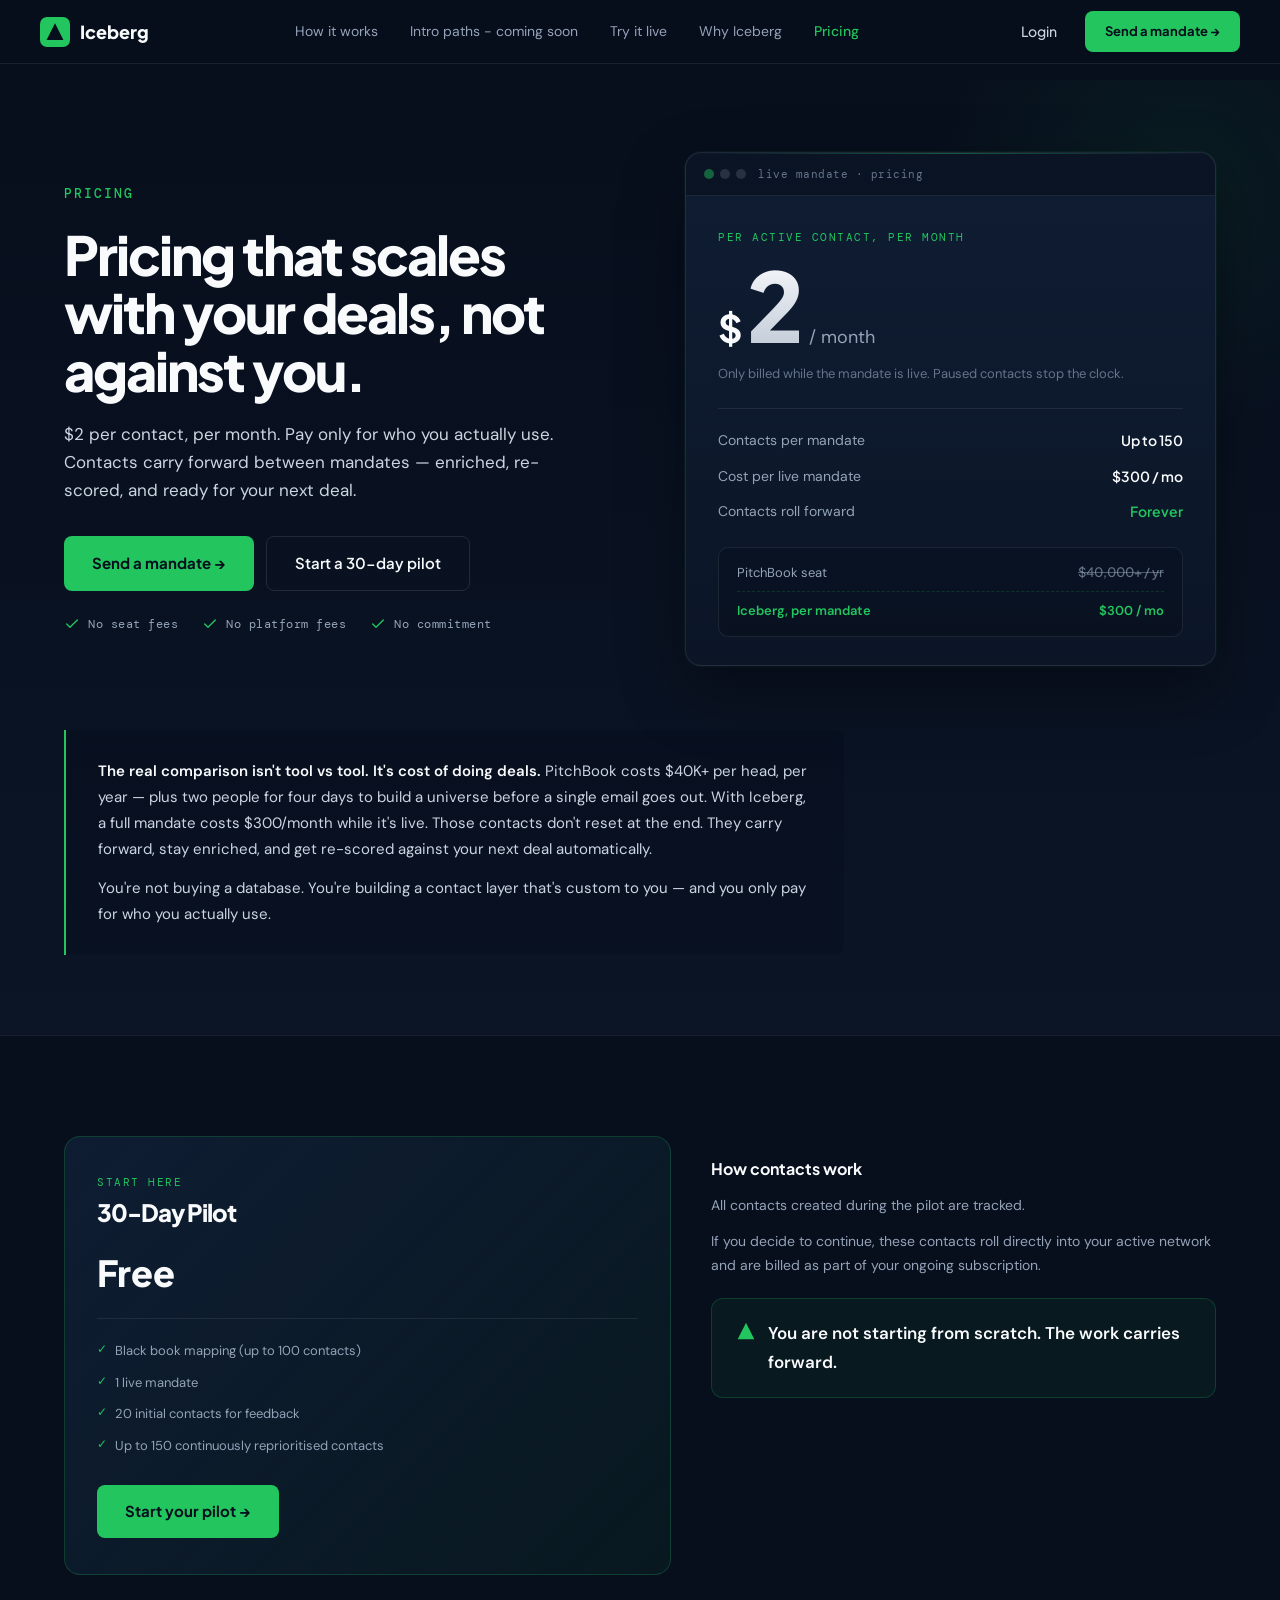
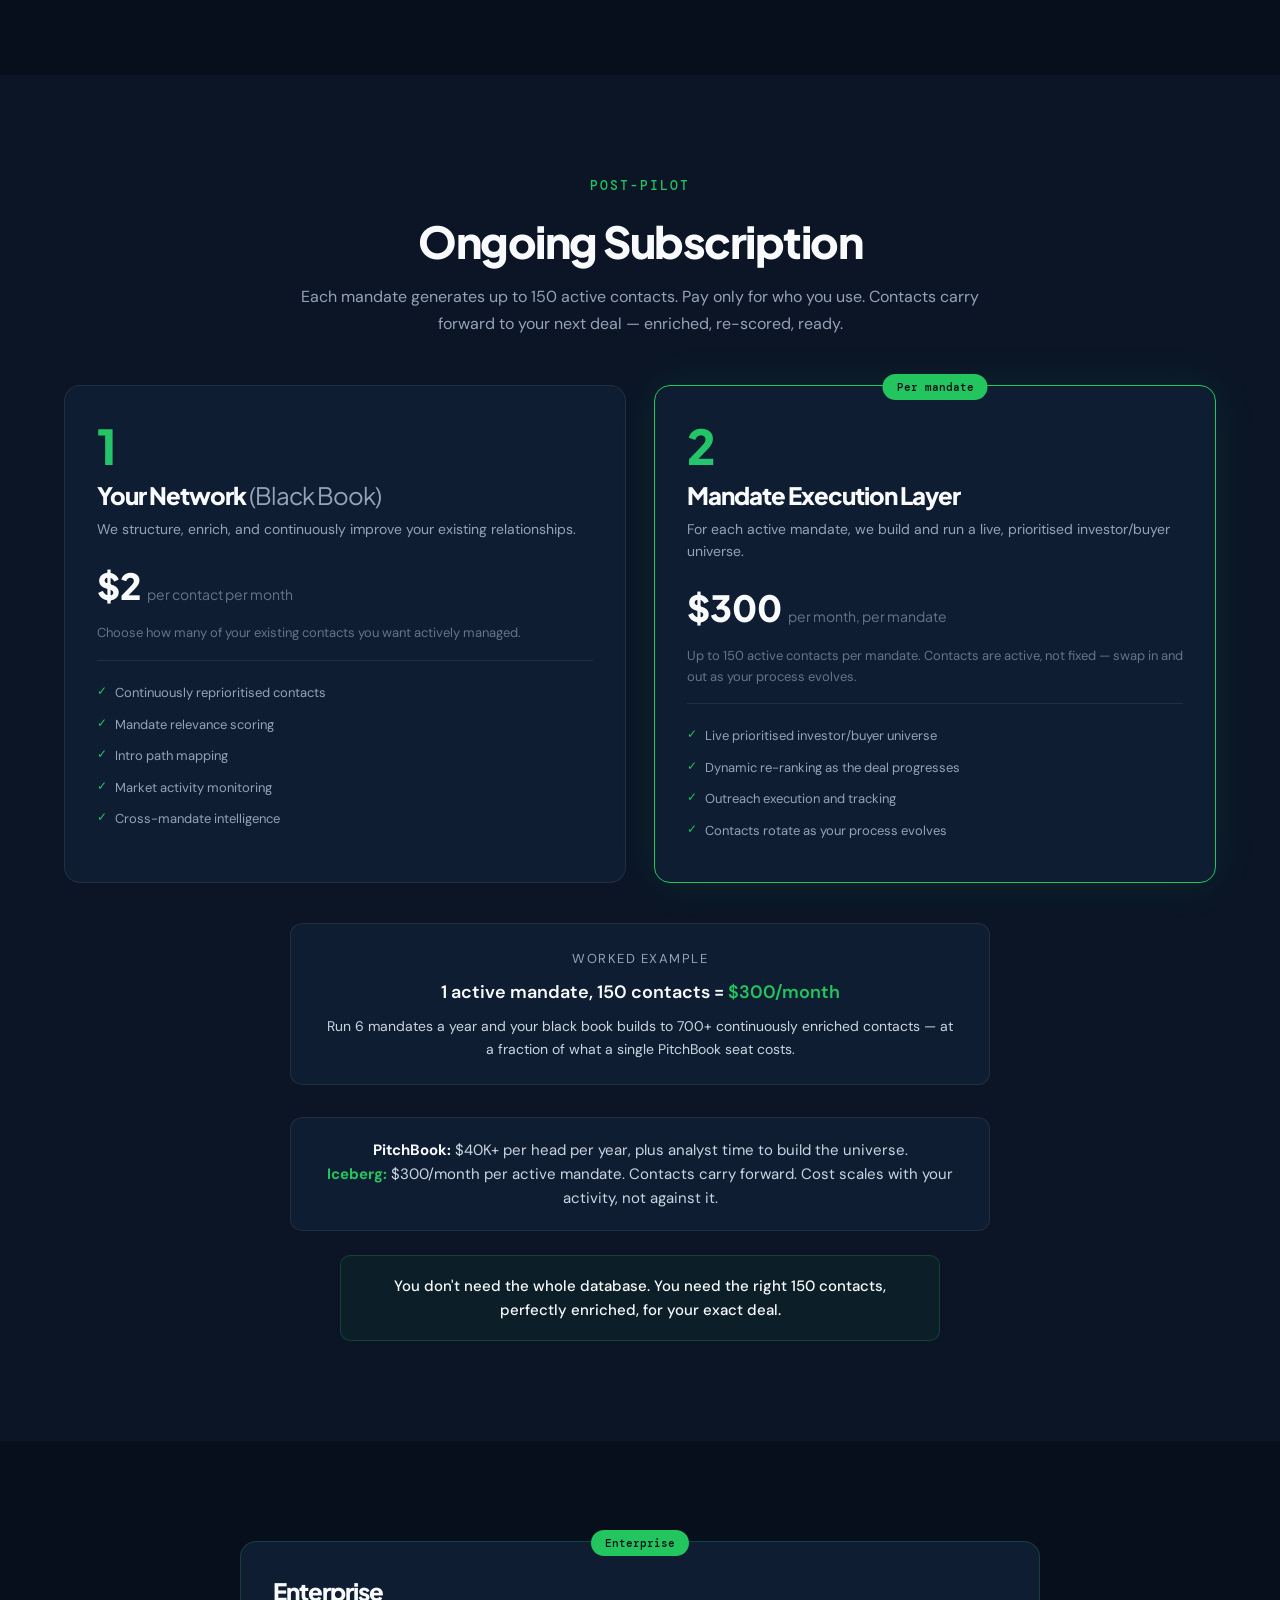
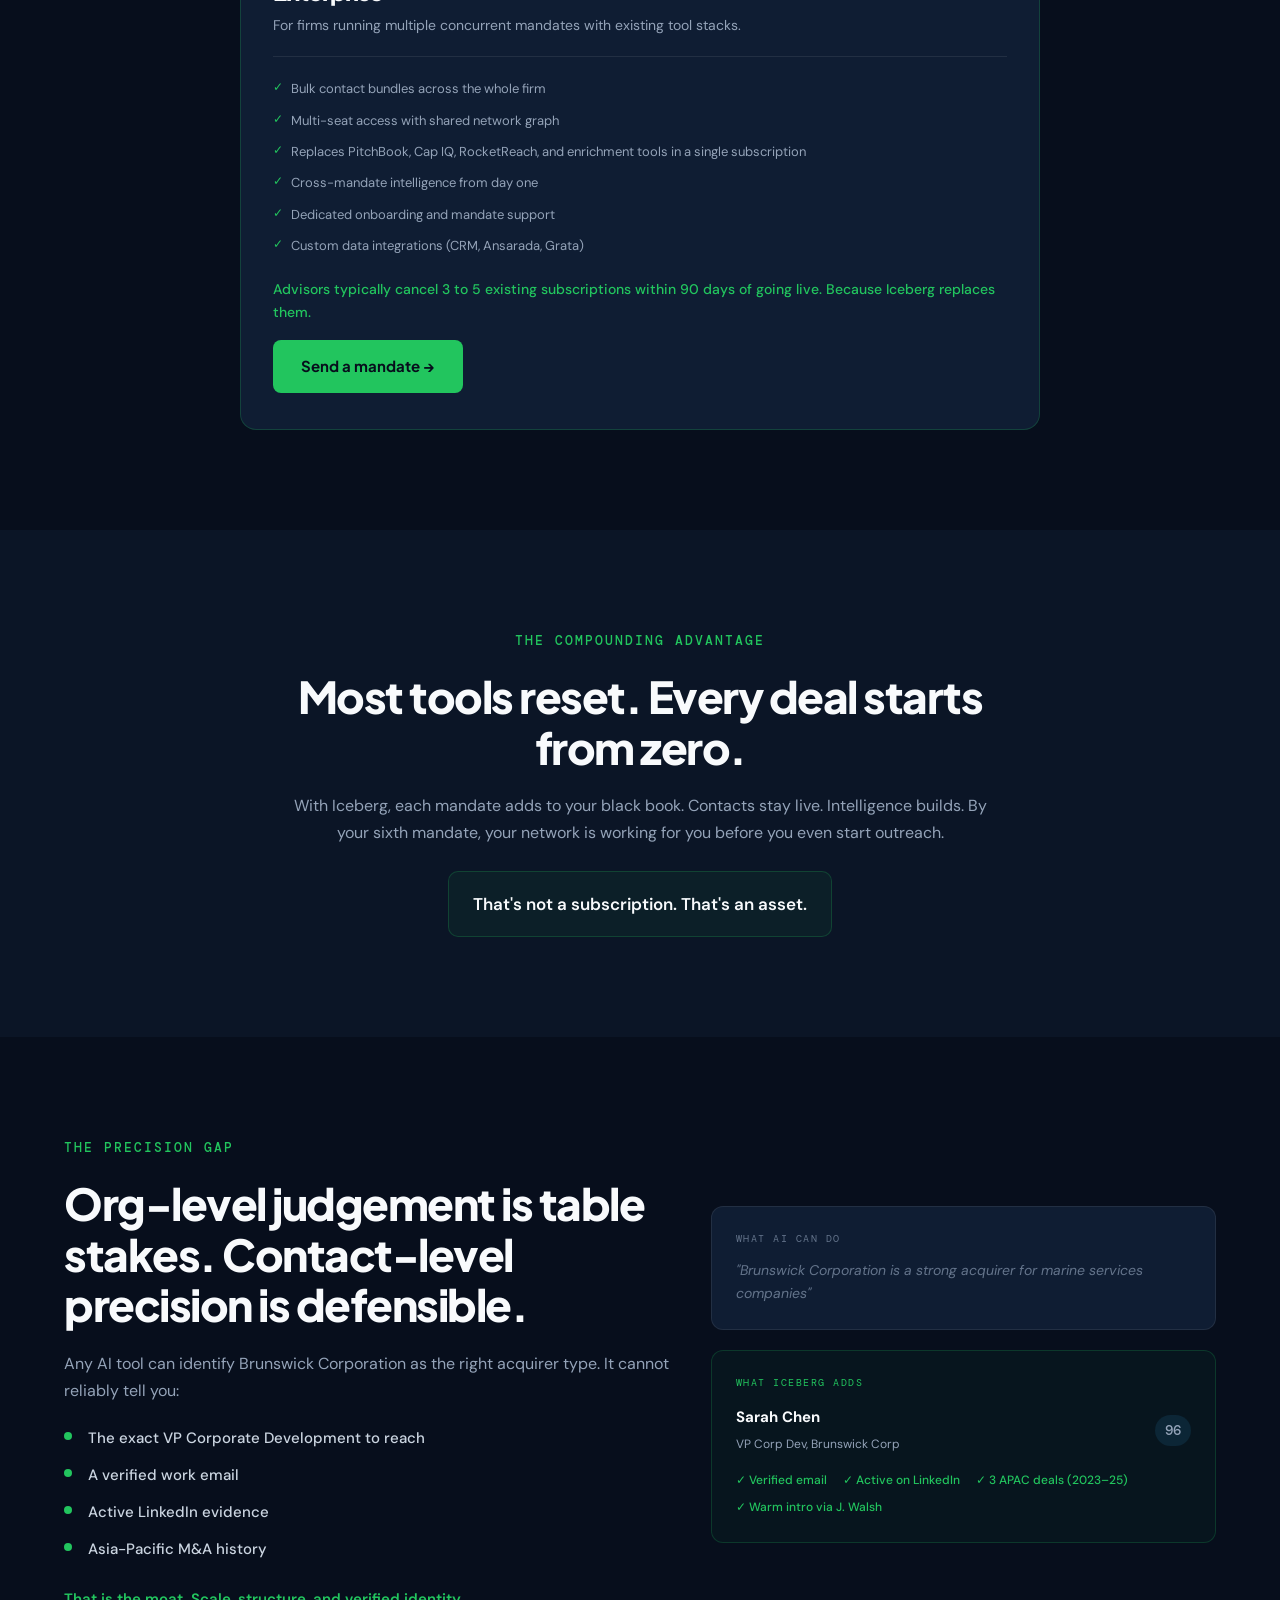
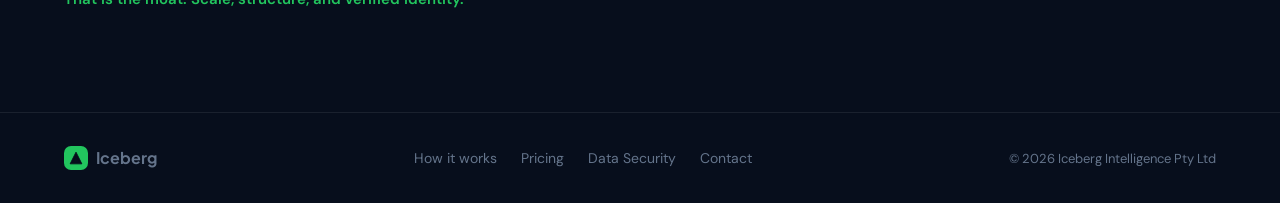
==== commit 548b9373: "Add files via upload Update pricing hero, add proof section and screenshot frames" ====
--- a/pricing.html
+++ b/pricing.html
@@ -39,18 +39,89 @@
 
 <div style="padding-top:80px"></div>
 
-<!-- ========== PRICING HERO ========== -->
-<section class="pricing">
-  <div class="container">
-    <div class="section-label fade-up">PRICING</div>
-    <h2 class="fade-up">Simple pricing: $2 per contact, per month.</h2>
-    <p class="pricing-sub fade-up">The real comparison isn't tool vs tool. It's cost of doing deals. PitchBook costs $40K+ per head, per year. Then it takes two people four days to build a universe &mdash; before a single email goes out. With Iceberg, 150 contacts to run a full mandate costs $300/month while the mandate is live. Those contacts don't reset at the end. They carry forward, stay enriched, and get re-scored against your next deal automatically.</p>
-    <p class="pricing-sub fade-up" style="margin-top:16px;">You're not buying a database. You're building a contact layer that's custom to you &mdash; and you only pay for who you actually use.</p>
+<!-- ========== PRICING HERO (redesigned) ========== -->
+<section class="pricing-hero">
+  <div class="pricing-hero-glow"></div>
+  <div class="container">
+    <div class="pricing-hero-grid">
+      <div class="pricing-hero-copy fade-up">
+        <div class="section-label">PRICING</div>
+        <h1 class="pricing-hero-title">Pricing that <span class="green">scales with your deals</span>, not against you.</h1>
+        <p class="pricing-hero-sub">$2 per contact, per month. Pay only for who you actually use. Contacts carry forward between mandates &mdash; enriched, re-scored, and ready for your next deal.</p>
+        <div class="pricing-hero-ctas">
+          <a href="try-it-live.html" class="btn-primary">Send a mandate &rarr;</a>
+          <a href="#pilot" class="btn-secondary">Start a 30-day pilot</a>
+        </div>
+        <div class="pricing-hero-trust">
+          <div class="pricing-hero-trust-item">
+            <svg width="16" height="16" viewBox="0 0 24 24" fill="none" stroke="var(--green)" stroke-width="2" stroke-linecap="round" stroke-linejoin="round"><polyline points="20 6 9 17 4 12"></polyline></svg>
+            <span>No seat fees</span>
+          </div>
+          <div class="pricing-hero-trust-item">
+            <svg width="16" height="16" viewBox="0 0 24 24" fill="none" stroke="var(--green)" stroke-width="2" stroke-linecap="round" stroke-linejoin="round"><polyline points="20 6 9 17 4 12"></polyline></svg>
+            <span>No platform fees</span>
+          </div>
+          <div class="pricing-hero-trust-item">
+            <svg width="16" height="16" viewBox="0 0 24 24" fill="none" stroke="var(--green)" stroke-width="2" stroke-linecap="round" stroke-linejoin="round"><polyline points="20 6 9 17 4 12"></polyline></svg>
+            <span>No commitment</span>
+          </div>
+        </div>
+      </div>
+
+      <div class="pricing-hero-card fade-up" style="animation-delay:0.15s">
+        <div class="pricing-hero-card-chrome">
+          <div class="pricing-hero-card-dots"><span></span><span></span><span></span></div>
+          <span class="pricing-hero-card-chrome-label">live mandate · pricing</span>
+        </div>
+        <div class="pricing-hero-card-body">
+          <div class="pricing-hero-card-eyebrow">Per active contact, per month</div>
+          <div class="pricing-hero-card-price">
+            <span class="pricing-hero-currency">$</span><span class="pricing-hero-amount">2</span>
+            <span class="pricing-hero-period">/ month</span>
+          </div>
+          <div class="pricing-hero-card-sub">Only billed while the mandate is live. Paused contacts stop the clock.</div>
+
+          <div class="pricing-hero-card-divider"></div>
+
+          <div class="pricing-hero-card-rows">
+            <div class="pricing-hero-card-row">
+              <span class="pricing-hero-card-label">Contacts per mandate</span>
+              <span class="pricing-hero-card-value">Up to 150</span>
+            </div>
+            <div class="pricing-hero-card-row">
+              <span class="pricing-hero-card-label">Cost per live mandate</span>
+              <span class="pricing-hero-card-value">$300 / mo</span>
+            </div>
+            <div class="pricing-hero-card-row">
+              <span class="pricing-hero-card-label">Contacts roll forward</span>
+              <span class="pricing-hero-card-value green">Forever</span>
+            </div>
+          </div>
+
+          <div class="pricing-hero-card-compare">
+            <div class="pricing-hero-compare-row">
+              <span class="pricing-hero-compare-label">PitchBook seat</span>
+              <span class="pricing-hero-compare-strike">$40,000+ / yr</span>
+            </div>
+            <div class="pricing-hero-compare-row pricing-hero-compare-win">
+              <span class="pricing-hero-compare-label green">Iceberg, per mandate</span>
+              <span class="pricing-hero-compare-price green">$300 / mo</span>
+            </div>
+          </div>
+        </div>
+      </div>
+    </div>
+
+    <!-- cost-of-doing-deals narrative pulled below the fold -->
+    <div class="pricing-narrative fade-up">
+      <p><strong>The real comparison isn't tool vs tool. It's cost of doing deals.</strong> PitchBook costs $40K+ per head, per year &mdash; plus two people for four days to build a universe before a single email goes out. With Iceberg, a full mandate costs $300/month while it's live. Those contacts don't reset at the end. They carry forward, stay enriched, and get re-scored against your next deal automatically.</p>
+      <p>You're not buying a database. You're building a contact layer that's custom to you &mdash; and you only pay for who you actually use.</p>
+    </div>
   </div>
 </section>
 
 <!-- ========== PILOT ========== -->
-<section class="aida-section" style="background:var(--bg-base);">
+<section id="pilot" class="aida-section" style="background:var(--bg-base);">
   <div class="container">
     <div class="pricing-two-col fade-up">
       <div class="pricing-card-large pilot-card">
--- a/styles.css
+++ b/styles.css
@@ -3593,3 +3593,513 @@
   .sticky-mobile-cta { display: block; }
   body { padding-bottom: 70px; }
 }
+
+/* ========== 20 — PRICING HERO (redesigned) ========== */
+.pricing-hero {
+  position: relative;
+  background: linear-gradient(180deg, var(--bg-base) 0%, var(--bg-800) 100%);
+  padding: 72px 0 80px;
+  border-bottom: 1px solid var(--border);
+  overflow: hidden;
+}
+.pricing-hero-glow {
+  position: absolute;
+  top: -200px;
+  right: -200px;
+  width: 600px;
+  height: 600px;
+  background: radial-gradient(circle, rgba(34,197,94,0.08) 0%, rgba(34,197,94,0) 60%);
+  pointer-events: none;
+  z-index: 0;
+}
+.pricing-hero-grid {
+  display: grid;
+  grid-template-columns: 1.05fr 1fr;
+  gap: 64px;
+  align-items: center;
+  position: relative;
+  z-index: 1;
+}
+.pricing-hero-copy {
+  max-width: 560px;
+}
+.pricing-hero-title {
+  font-family: 'Plus Jakarta Sans', sans-serif;
+  font-size: clamp(36px, 4.6vw, 54px);
+  font-weight: 800;
+  letter-spacing: -2px;
+  line-height: 1.08;
+  color: var(--text-white);
+  margin-bottom: 20px;
+}
+.pricing-hero-sub {
+  font-size: 17px;
+  color: var(--text-200);
+  line-height: 1.65;
+  margin-bottom: 32px;
+  max-width: 520px;
+}
+.pricing-hero-ctas {
+  display: flex;
+  gap: 12px;
+  flex-wrap: wrap;
+  margin-bottom: 24px;
+}
+.pricing-hero-trust {
+  display: flex;
+  gap: 24px;
+  flex-wrap: wrap;
+}
+.pricing-hero-trust-item {
+  display: inline-flex;
+  align-items: center;
+  gap: 8px;
+  font-family: 'DM Mono', monospace;
+  font-size: 12px;
+  color: var(--text-300);
+  letter-spacing: 0.5px;
+}
+
+/* Price card right side */
+.pricing-hero-card {
+  background: linear-gradient(180deg, var(--bg-700) 0%, var(--bg-800) 100%);
+  border: 1px solid var(--border);
+  border-radius: 16px;
+  overflow: hidden;
+  box-shadow: 0 24px 64px rgba(0,0,0,0.35), 0 0 0 1px rgba(34,197,94,0.06);
+  position: relative;
+}
+.pricing-hero-card::before {
+  content: '';
+  position: absolute;
+  top: 0; left: 0; right: 0;
+  height: 1px;
+  background: linear-gradient(90deg, transparent, rgba(34,197,94,0.4), transparent);
+}
+.pricing-hero-card-chrome {
+  display: flex;
+  align-items: center;
+  gap: 12px;
+  padding: 12px 18px;
+  background: rgba(7,14,28,0.6);
+  border-bottom: 1px solid var(--border);
+}
+.pricing-hero-card-dots {
+  display: inline-flex;
+  gap: 6px;
+}
+.pricing-hero-card-dots span {
+  width: 10px;
+  height: 10px;
+  border-radius: 50%;
+  background: rgba(255,255,255,0.12);
+}
+.pricing-hero-card-dots span:first-child { background: rgba(34,197,94,0.45); }
+.pricing-hero-card-chrome-label {
+  font-family: 'DM Mono', monospace;
+  font-size: 11px;
+  color: var(--text-400);
+  letter-spacing: 0.5px;
+}
+.pricing-hero-card-body {
+  padding: 32px 32px 28px;
+}
+.pricing-hero-card-eyebrow {
+  font-family: 'DM Mono', monospace;
+  font-size: 11px;
+  letter-spacing: 1.5px;
+  text-transform: uppercase;
+  color: var(--green);
+  margin-bottom: 10px;
+}
+.pricing-hero-card-price {
+  display: flex;
+  align-items: baseline;
+  gap: 4px;
+  margin-bottom: 12px;
+  line-height: 1;
+}
+.pricing-hero-currency {
+  font-family: 'Plus Jakarta Sans', sans-serif;
+  font-size: 38px;
+  font-weight: 700;
+  color: var(--text-white);
+  line-height: 1;
+}
+.pricing-hero-amount {
+  font-family: 'Plus Jakarta Sans', sans-serif;
+  font-size: 96px;
+  font-weight: 800;
+  color: var(--text-white);
+  letter-spacing: -5px;
+  line-height: 1;
+  background: linear-gradient(180deg, #F8FAFC 0%, #94A3B8 180%);
+  -webkit-background-clip: text;
+  -webkit-text-fill-color: transparent;
+  background-clip: text;
+}
+.pricing-hero-period {
+  font-family: 'DM Sans', sans-serif;
+  font-size: 18px;
+  font-weight: 400;
+  color: var(--text-300);
+  margin-left: 6px;
+}
+.pricing-hero-card-sub {
+  font-size: 13px;
+  color: var(--text-400);
+  line-height: 1.55;
+  margin-bottom: 24px;
+}
+.pricing-hero-card-divider {
+  height: 1px;
+  background: var(--border);
+  margin: 4px 0 20px;
+}
+.pricing-hero-card-rows {
+  display: flex;
+  flex-direction: column;
+  gap: 12px;
+  margin-bottom: 24px;
+}
+.pricing-hero-card-row {
+  display: flex;
+  justify-content: space-between;
+  align-items: center;
+  font-size: 14px;
+}
+.pricing-hero-card-label {
+  color: var(--text-300);
+}
+.pricing-hero-card-value {
+  font-family: 'Plus Jakarta Sans', sans-serif;
+  font-weight: 600;
+  color: var(--text-white);
+}
+.pricing-hero-card-value.green { color: var(--green); }
+
+.pricing-hero-card-compare {
+  background: rgba(7,14,28,0.45);
+  border: 1px solid var(--border);
+  border-radius: 10px;
+  padding: 14px 18px;
+  display: flex;
+  flex-direction: column;
+  gap: 8px;
+}
+.pricing-hero-compare-row {
+  display: flex;
+  justify-content: space-between;
+  align-items: center;
+  font-size: 13px;
+}
+.pricing-hero-compare-label { color: var(--text-300); }
+.pricing-hero-compare-label.green,
+.pricing-hero-compare-price.green { color: var(--green); font-weight: 600; }
+.pricing-hero-compare-strike {
+  color: var(--text-400);
+  text-decoration: line-through;
+  text-decoration-color: rgba(148,163,184,0.5);
+  font-family: 'Plus Jakarta Sans', sans-serif;
+  font-weight: 500;
+}
+.pricing-hero-compare-win {
+  padding-top: 8px;
+  border-top: 1px dashed rgba(34,197,94,0.18);
+}
+
+/* narrative paragraph below the hero */
+.pricing-narrative {
+  margin-top: 64px;
+  max-width: 780px;
+  padding: 28px 32px;
+  background: rgba(7,14,28,0.4);
+  border-left: 2px solid var(--green);
+  border-radius: 0 10px 10px 0;
+}
+.pricing-narrative p {
+  font-size: 15px;
+  line-height: 1.75;
+  color: var(--text-200);
+  margin-bottom: 12px;
+}
+.pricing-narrative p:last-child { margin-bottom: 0; }
+.pricing-narrative strong { color: var(--text-white); font-weight: 600; }
+
+@media (max-width: 900px) {
+  .pricing-hero-grid { grid-template-columns: 1fr; gap: 40px; }
+  .pricing-hero-amount { font-size: 80px; }
+  .pricing-hero { padding: 56px 0 64px; }
+  .pricing-narrative { margin-top: 48px; padding: 22px 24px; }
+}
+@media (max-width: 520px) {
+  .pricing-hero-card-body { padding: 24px 22px 22px; }
+  .pricing-hero-amount { font-size: 68px; letter-spacing: -3px; }
+  .pricing-hero-currency { font-size: 30px; }
+}
+
+/* ========== 21 — PROOF EXAMPLE (real mandate) ========== */
+.proof-section {
+  background: var(--bg-800);
+  padding: var(--section-py) 0;
+  border-top: 1px solid var(--border);
+  border-bottom: 1px solid var(--border);
+  position: relative;
+  overflow: hidden;
+}
+.proof-section::before {
+  content: '';
+  position: absolute;
+  top: 0; left: 50%;
+  transform: translateX(-50%);
+  width: 800px;
+  height: 1px;
+  background: linear-gradient(90deg, transparent, rgba(34,197,94,0.4), transparent);
+}
+.proof-intro {
+  max-width: 680px;
+  margin: 0 auto 48px;
+  text-align: center;
+}
+.proof-intro h2 {
+  margin-top: 12px;
+}
+.proof-intro p {
+  font-size: 16px;
+  color: var(--text-300);
+  line-height: 1.65;
+  margin-top: 16px;
+}
+.proof-card {
+  background: linear-gradient(180deg, var(--bg-700) 0%, var(--bg-800) 100%);
+  border: 1px solid var(--border);
+  border-radius: 16px;
+  overflow: hidden;
+  max-width: 1080px;
+  margin: 0 auto;
+  box-shadow: 0 20px 60px rgba(0,0,0,0.3);
+}
+.proof-card-chrome {
+  display: flex;
+  align-items: center;
+  justify-content: space-between;
+  padding: 14px 22px;
+  background: rgba(7,14,28,0.6);
+  border-bottom: 1px solid var(--border);
+}
+.proof-card-chrome-left {
+  display: flex;
+  align-items: center;
+  gap: 12px;
+}
+.proof-card-chrome-dots {
+  display: inline-flex;
+  gap: 6px;
+}
+.proof-card-chrome-dots span {
+  width: 10px;
+  height: 10px;
+  border-radius: 50%;
+  background: rgba(255,255,255,0.12);
+}
+.proof-card-chrome-label {
+  font-family: 'DM Mono', monospace;
+  font-size: 12px;
+  color: var(--text-300);
+  letter-spacing: 0.5px;
+}
+.proof-card-live {
+  display: inline-flex;
+  align-items: center;
+  gap: 6px;
+  font-family: 'DM Mono', monospace;
+  font-size: 11px;
+  color: var(--green);
+  letter-spacing: 1px;
+}
+.proof-card-live-dot {
+  width: 7px;
+  height: 7px;
+  border-radius: 50%;
+  background: var(--green);
+  box-shadow: 0 0 8px var(--green);
+  animation: pulse-dots 2s ease-in-out infinite;
+}
+.proof-card-header {
+  padding: 28px 32px 22px;
+  border-bottom: 1px solid var(--border);
+}
+.proof-card-mandate {
+  display: flex;
+  align-items: center;
+  gap: 14px;
+  margin-bottom: 10px;
+}
+.proof-card-mandate-tag {
+  font-family: 'DM Mono', monospace;
+  font-size: 11px;
+  padding: 4px 10px;
+  border-radius: 100px;
+  background: rgba(56,189,248,0.12);
+  color: var(--blue);
+  letter-spacing: 0.5px;
+}
+.proof-card-mandate-size {
+  font-family: 'DM Mono', monospace;
+  font-size: 12px;
+  color: var(--text-400);
+}
+.proof-card-mandate-name {
+  font-family: 'Plus Jakarta Sans', sans-serif;
+  font-size: 22px;
+  font-weight: 700;
+  color: var(--text-white);
+  margin-bottom: 6px;
+}
+.proof-card-mandate-desc {
+  font-size: 14px;
+  color: var(--text-300);
+  line-height: 1.6;
+  max-width: 720px;
+}
+.proof-card-body {
+  display: grid;
+  grid-template-columns: 1fr 1fr;
+  gap: 0;
+}
+.proof-card-col {
+  padding: 28px 32px;
+}
+.proof-card-col-before {
+  background: rgba(7,14,28,0.4);
+  border-right: 1px solid var(--border);
+}
+.proof-card-col-after {
+  background: linear-gradient(180deg, rgba(34,197,94,0.03) 0%, transparent 100%);
+}
+.proof-card-col-label {
+  font-family: 'DM Mono', monospace;
+  font-size: 11px;
+  letter-spacing: 1.5px;
+  text-transform: uppercase;
+  color: var(--text-400);
+  margin-bottom: 16px;
+}
+.proof-card-col-after .proof-card-col-label { color: var(--green); }
+.proof-card-col h4 {
+  font-size: 18px;
+  color: var(--text-white);
+  margin-bottom: 20px;
+  font-weight: 700;
+}
+.proof-card-stat-row {
+  display: flex;
+  align-items: baseline;
+  gap: 10px;
+  padding: 12px 0;
+  border-bottom: 1px dashed var(--border);
+}
+.proof-card-stat-row:last-of-type { border-bottom: none; }
+.proof-card-stat-num {
+  font-family: 'Plus Jakarta Sans', sans-serif;
+  font-size: 28px;
+  font-weight: 800;
+  color: var(--text-white);
+  letter-spacing: -1px;
+  min-width: 70px;
+}
+.proof-card-col-after .proof-card-stat-num { color: var(--green); }
+.proof-card-stat-text {
+  font-size: 13px;
+  color: var(--text-300);
+  line-height: 1.5;
+}
+.proof-card-footer {
+  padding: 22px 32px;
+  background: rgba(7,14,28,0.55);
+  border-top: 1px solid var(--border);
+  display: flex;
+  align-items: center;
+  justify-content: space-between;
+  gap: 20px;
+  flex-wrap: wrap;
+}
+.proof-card-outcome {
+  display: flex;
+  align-items: center;
+  gap: 14px;
+}
+.proof-card-outcome-icon {
+  width: 36px;
+  height: 36px;
+  border-radius: 8px;
+  background: rgba(34,197,94,0.12);
+  border: 1px solid var(--border-green);
+  display: flex;
+  align-items: center;
+  justify-content: center;
+  flex-shrink: 0;
+}
+.proof-card-outcome-text {
+  font-size: 14px;
+  color: var(--text-white);
+  font-weight: 500;
+  line-height: 1.5;
+}
+.proof-card-outcome-text strong {
+  color: var(--green);
+  font-weight: 700;
+}
+.proof-card-cta {
+  font-family: 'Plus Jakarta Sans', sans-serif;
+  font-size: 13px;
+  color: var(--green);
+  font-weight: 600;
+  text-decoration: none;
+  display: inline-flex;
+  align-items: center;
+  gap: 6px;
+}
+.proof-card-cta:hover { color: var(--green-light); }
+.proof-disclaimer {
+  text-align: center;
+  font-family: 'DM Mono', monospace;
+  font-size: 11px;
+  color: var(--text-400);
+  margin-top: 24px;
+  letter-spacing: 0.5px;
+}
+
+@media (max-width: 768px) {
+  .proof-card-body { grid-template-columns: 1fr; }
+  .proof-card-col-before { border-right: none; border-bottom: 1px solid var(--border); }
+  .proof-card-col { padding: 22px 20px; }
+  .proof-card-header { padding: 22px 20px 18px; }
+  .proof-card-footer { padding: 18px 20px; flex-direction: column; align-items: flex-start; }
+}
+
+/* ========== 22 — SCREENSHOT CONTEXT FRAMES ========== */
+.screenshot-frame-context {
+  font-family: 'DM Mono', monospace;
+  font-size: 11px;
+  letter-spacing: 1px;
+  text-transform: uppercase;
+  color: var(--green);
+  margin-bottom: 6px;
+}
+.screenshot-frame-setup {
+  font-family: 'Plus Jakarta Sans', sans-serif;
+  font-size: 14px;
+  font-weight: 600;
+  color: var(--text-white);
+  line-height: 1.5;
+  margin-bottom: 12px;
+}
+.screenshot-frame-takeaway {
+  font-size: 12px;
+  color: var(--text-300);
+  line-height: 1.55;
+  margin-top: 10px;
+  padding-top: 10px;
+  border-top: 1px dashed var(--border);
+}
